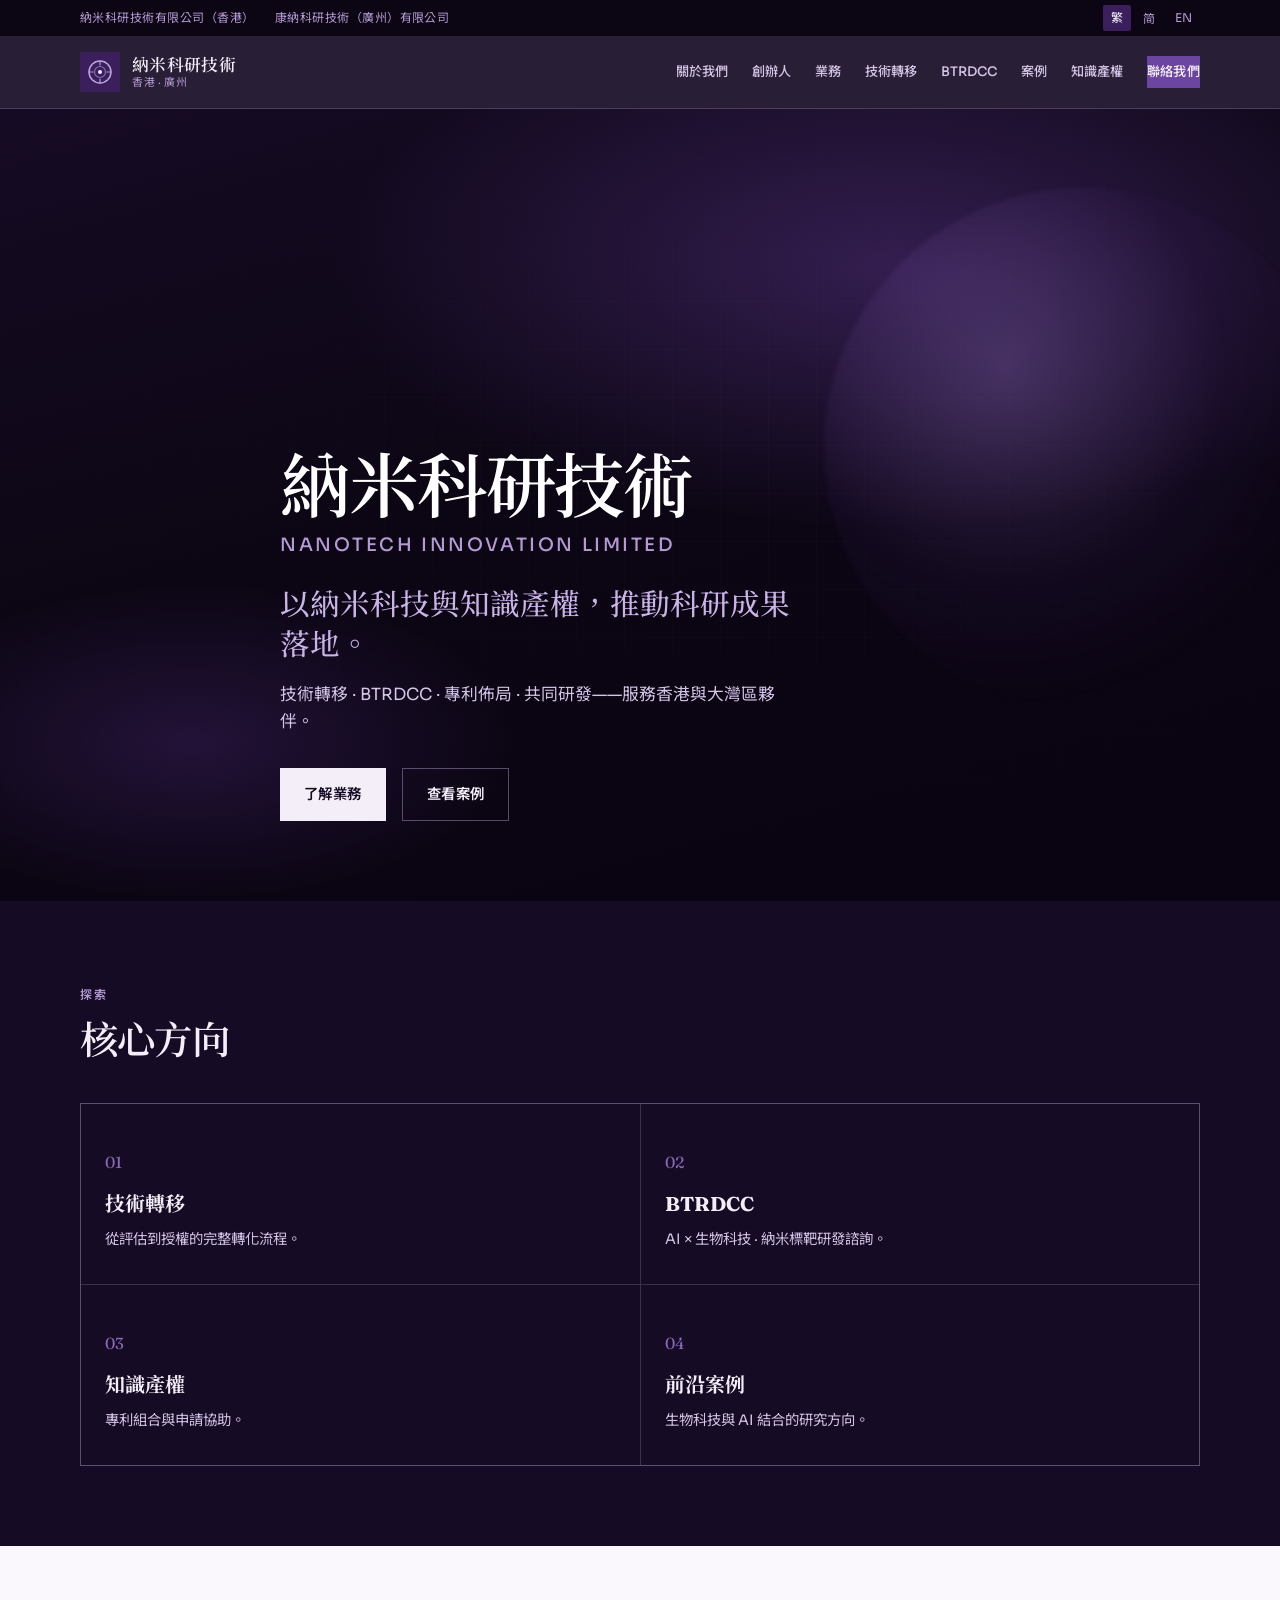
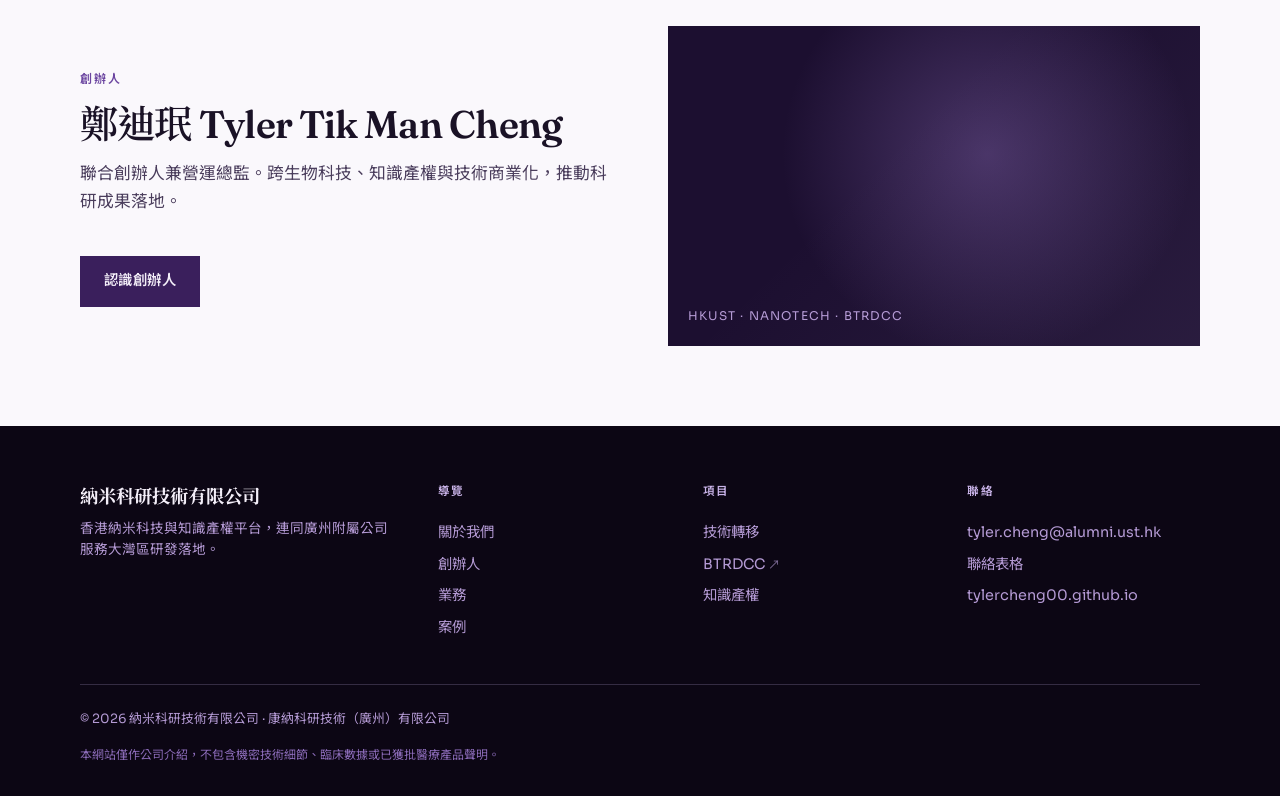
==== nanotech/index.html @ 6fc6f704 "Redesign Nanotech site: more pages, 简中, founder, animations Lean homepage with separate pages for fo" ====
<!DOCTYPE html>
<html lang="zh-Hant">
<head>
  <meta charset="UTF-8" />
  <script>
    (function () {
      try {
        var lang = localStorage.getItem("nanotech-lang");
        if (lang === "en" || lang === "zh-Hant" || lang === "zh-Hans") document.documentElement.lang = lang;
      } catch (e) {}
    })();
  </script>
  <meta name="viewport" content="width=device-width, initial-scale=1" />
  <title>納米科研技術有限公司 · Nanotech Innovation</title>
  <meta name="description" content="納米科研技術有限公司官方網站" />
  <link rel="preconnect" href="https://fonts.googleapis.com" />
  <link rel="preconnect" href="https://fonts.gstatic.com" crossorigin />
  <link href="https://fonts.googleapis.com/css2?family=Fraunces:opsz,wght@9..144,500;9..144,600;9..144,700&family=Noto+Sans+SC:wght@400;500;600;700&family=Noto+Sans+TC:wght@400;500;600;700&family=Noto+Serif+TC:wght@500;600;700&family=Sora:wght@400;500;600;700&display=swap" rel="stylesheet" />
  <link rel="stylesheet" href="css/styles.css" />
  <link rel="icon" href="assets/logo.svg" type="image/svg+xml" />
</head>
<body>
  <div class="topbar">
    <div class="container">
      <div class="topbar-entities">
        <span class="zh-hant">納米科研技術有限公司（香港）</span>
        <span class="zh-hans">纳米科研技术有限公司（香港）</span>
        <span class="en">Nanotech Innovation Limited (Hong Kong)</span>
        <span class="zh-hant">康納科研技術（廣州）有限公司</span>
        <span class="zh-hans">康纳科研技术（广州）有限公司</span>
        <span class="en">Nanotech Innovation (Guangzhou) Limited</span>
      </div>
      <div class="lang-toggle" role="group" aria-label="Language">
        <button type="button" data-lang="zh-Hant" aria-pressed="true">繁</button>
        <button type="button" data-lang="zh-Hans" aria-pressed="false">简</button>
        <button type="button" data-lang="en" aria-pressed="false">EN</button>
      </div>
    </div>
  </div>

  <header class="site-header">
    <div class="container nav">
      <a class="logo" href="index.html">
        <img class="logo-mark" src="assets/logo.svg" alt="" width="40" height="40" />
        <span class="logo-text">
          <strong class="zh-hant">納米科研技術</strong>
          <strong class="zh-hans">纳米科研技术</strong>
          <strong class="en">Nanotech Innovation</strong>
          <small class="zh-hant">香港 · 廣州</small>
          <small class="zh-hans">香港 · 广州</small>
          <small class="en">Hong Kong · Guangzhou</small>
        </span>
      </a>
      <button class="nav-toggle" type="button" aria-expanded="false" aria-label="Menu"><span></span></button>
      <nav class="nav-links" aria-label="Primary">
        <a href="about.html"><span class="zh-hant">關於我們</span><span class="zh-hans">关于我们</span><span class="en">About</span></a>
        <a href="founder.html"><span class="zh-hant">創辦人</span><span class="zh-hans">创办人</span><span class="en">Founder</span></a>
        <a href="services.html"><span class="zh-hant">業務</span><span class="zh-hans">业务</span><span class="en">Services</span></a>
        <a href="technology-transfer.html"><span class="zh-hant">技術轉移</span><span class="zh-hans">技术转移</span><span class="en">Tech transfer</span></a>
        <a href="btrdcc.html">BTRDCC</a>
        <a href="case-study.html"><span class="zh-hant">案例</span><span class="zh-hans">案例</span><span class="en">Case study</span></a>
        <a href="patents.html"><span class="zh-hant">知識產權</span><span class="zh-hans">知识产权</span><span class="en">IP</span></a>
        <a class="nav-cta" href="contact.html"><span class="zh-hant">聯絡我們</span><span class="zh-hans">联系我们</span><span class="en">Contact</span></a>
      </nav>
    </div>
  </header>

  <main>

    <section class="hero">
      <div class="hero-bg" aria-hidden="true"></div>
      <div class="hero-pattern" aria-hidden="true"></div>
      <div class="hero-orb" aria-hidden="true"></div>
      <div class="container hero-content">
        <h1 class="hero-brand zh-hant">納米科研技術</h1>
        <h1 class="hero-brand zh-hans">纳米科研技术</h1>
        <h1 class="hero-brand en">Nanotech Innovation</h1>
        <span class="hero-brand-en zh-hant">Nanotech Innovation Limited</span>
        <span class="hero-brand-en zh-hans">Nanotech Innovation Limited</span>
        <span class="hero-brand-en en">納米科研技術有限公司</span>
        <p class="hero-headline zh-hant">以納米科技與知識產權，推動科研成果落地。</p>
        <p class="hero-headline zh-hans">以纳米科技与知识产权，推动科研成果落地。</p>
        <p class="hero-headline en">Advancing research into real-world technology through nanotech and IP.</p>
        <p class="hero-lead zh-hant">技術轉移 · BTRDCC · 專利佈局 · 共同研發——服務香港與大灣區夥伴。</p>
        <p class="hero-lead zh-hans">技术转移 · BTRDCC · 专利布局 · 共同研发——服务香港与大湾区伙伴。</p>
        <p class="hero-lead en">Technology transfer, BTRDCC, patent strategy and co-development for Hong Kong and Greater Bay Area partners.</p>
        <div class="hero-actions">
          <a class="btn btn-primary" href="services.html"><span class="zh-hant">了解業務</span><span class="zh-hans">了解业务</span><span class="en">Our services</span></a>
          <a class="btn btn-ghost" href="case-study.html"><span class="zh-hant">查看案例</span><span class="zh-hans">查看案例</span><span class="en">Case study</span></a>
        </div>
      </div>
    </section>

    <section class="section section-dark">
      <div class="container">
        <div class="section-head reveal">
          <span class="section-label"><span class="zh-hant">探索</span><span class="zh-hans">探索</span><span class="en">Explore</span></span>
          <h2 class="section-title zh-hant">核心方向</h2>
          <h2 class="section-title zh-hans">核心方向</h2>
          <h2 class="section-title en">Core directions</h2>
        </div>
        <div class="home-grid reveal">
          <a class="home-tile" href="technology-transfer.html">
            <div class="tile-num">01</div>
            <h3><span class="zh-hant">技術轉移</span><span class="zh-hans">技术转移</span><span class="en">Technology transfer</span></h3>
            <p class="zh-hant">從評估到授權的完整轉化流程。</p>
            <p class="zh-hans">从评估到授权的完整转化流程。</p>
            <p class="en">From assessment to licensing.</p>
          </a>
          <a class="home-tile" href="btrdcc.html">
            <div class="tile-num">02</div>
            <h3>BTRDCC</h3>
            <p class="zh-hant">AI × 生物科技 · 納米標靶研發諮詢。</p>
            <p class="zh-hans">AI × 生物科技 · 纳米靶向研发咨询。</p>
            <p class="en">AI × biotech · nano-targeting consultation.</p>
          </a>
          <a class="home-tile" href="patents.html">
            <div class="tile-num">03</div>
            <h3><span class="zh-hant">知識產權</span><span class="zh-hans">知识产权</span><span class="en">Intellectual property</span></h3>
            <p class="zh-hant">專利組合與申請協助。</p>
            <p class="zh-hans">专利组合与申请协助。</p>
            <p class="en">Portfolio and filing support.</p>
          </a>
          <a class="home-tile" href="case-study.html">
            <div class="tile-num">04</div>
            <h3><span class="zh-hant">前沿案例</span><span class="zh-hans">前沿案例</span><span class="en">Frontier case</span></h3>
            <p class="zh-hant">生物科技與 AI 結合的研究方向。</p>
            <p class="zh-hans">生物科技与 AI 结合的研究方向。</p>
            <p class="en">Where biotech meets AI.</p>
          </a>
        </div>
      </div>
    </section>

    <section class="section">
      <div class="container split">
        <div class="reveal">
          <span class="section-label"><span class="zh-hant">創辦人</span><span class="zh-hans">创办人</span><span class="en">Founder</span></span>
          <h2 class="section-title zh-hant">鄭迪珉 Tyler Tik Man Cheng</h2>
          <h2 class="section-title zh-hans">郑迪珉 Tyler Tik Man Cheng</h2>
          <h2 class="section-title en">鄭迪珉 Tyler Tik Man Cheng</h2>
          <p class="section-lead zh-hant">聯合創辦人兼營運總監。跨生物科技、知識產權與技術商業化，推動科研成果落地。</p>
          <p class="section-lead zh-hans">联合创办人兼运营总监。跨生物科技、知识产权与技术商业化，推动科研成果落地。</p>
          <p class="section-lead en">Co-founder &amp; COO. Working across biotech, IP and technology commercialisation.</p>
          <a class="btn btn-dark" href="founder.html"><span class="zh-hant">認識創辦人</span><span class="zh-hans">认识创办人</span><span class="en">Meet the founder</span></a>
        </div>
        <div class="split-visual reveal" aria-hidden="true">
          <span class="visual-label">HKUST · Nanotech · BTRDCC</span>
        </div>
      </div>
    </section>

  </main>

  <footer class="site-footer">
    <div class="container">
      <div class="footer-grid">
        <div class="footer-brand">
          <strong class="zh-hant">納米科研技術有限公司</strong>
          <strong class="zh-hans">纳米科研技术有限公司</strong>
          <strong class="en">Nanotech Innovation Limited</strong>
          <p class="zh-hant">香港納米科技與知識產權平台，連同廣州附屬公司服務大灣區研發落地。</p>
          <p class="zh-hans">香港纳米科技与知识产权平台，连同广州附属公司服务大湾区研发落地。</p>
          <p class="en">A Hong Kong nanotech and IP platform, with our Guangzhou affiliate supporting Greater Bay Area R&amp;D.</p>
        </div>
        <div class="footer-col">
          <h4><span class="zh-hant">導覽</span><span class="zh-hans">导览</span><span class="en">Explore</span></h4>
          <a href="about.html"><span class="zh-hant">關於我們</span><span class="zh-hans">关于我们</span><span class="en">About</span></a>
          <a href="founder.html"><span class="zh-hant">創辦人</span><span class="zh-hans">创办人</span><span class="en">Founder</span></a>
          <a href="services.html"><span class="zh-hant">業務</span><span class="zh-hans">业务</span><span class="en">Services</span></a>
          <a href="case-study.html"><span class="zh-hant">案例</span><span class="zh-hans">案例</span><span class="en">Case study</span></a>
        </div>
        <div class="footer-col">
          <h4><span class="zh-hant">項目</span><span class="zh-hans">项目</span><span class="en">Projects</span></h4>
          <a href="technology-transfer.html"><span class="zh-hant">技術轉移</span><span class="zh-hans">技术转移</span><span class="en">Tech transfer</span></a>
          <a class="ext-link" href="https://tylercheng00.github.io/biotech-medtech/#btrdcc" target="_blank" rel="noopener noreferrer">BTRDCC</a>
          <a href="patents.html"><span class="zh-hant">知識產權</span><span class="zh-hans">知识产权</span><span class="en">IP</span></a>
        </div>
        <div class="footer-col">
          <h4><span class="zh-hant">聯絡</span><span class="zh-hans">联络</span><span class="en">Contact</span></h4>
          <a href="mailto:tyler.cheng@alumni.ust.hk">tyler.cheng@alumni.ust.hk</a>
          <a href="contact.html"><span class="zh-hant">聯絡表格</span><span class="zh-hans">联络表格</span><span class="en">Enquiry form</span></a>
          <a href="https://tylercheng00.github.io/" target="_blank" rel="noopener noreferrer">tylercheng00.github.io</a>
        </div>
      </div>
      <div class="footer-bottom">
        <span class="zh-hant">© 2026 納米科研技術有限公司 · 康納科研技術（廣州）有限公司</span>
        <span class="zh-hans">© 2026 纳米科研技术有限公司 · 康纳科研技术（广州）有限公司</span>
        <span class="en">© 2026 Nanotech Innovation Limited · Nanotech Innovation (Guangzhou) Limited</span>
      </div>
      <p class="disclaimer zh-hant">本網站僅作公司介紹，不包含機密技術細節、臨床數據或已獲批醫療產品聲明。</p>
      <p class="disclaimer zh-hans">本网站仅作公司介绍，不包含机密技术细节、临床数据或已获批医疗产品声明。</p>
      <p class="disclaimer en">For company introduction only — no confidential technical details, clinical data, or approved medical product claims.</p>
    </div>
  </footer>
  <script src="js/main.js"></script>
</body>
</html>
---- nanotech/css/styles.css ----
/* Nanotech Innovation Limited — official site
   Theme: deep purple · professional biotech corporate */

:root {
  --purple-950: #0c0614;
  --purple-900: #160b24;
  --purple-850: #1c0f30;
  --purple-800: #26143f;
  --purple-700: #3a1f5c;
  --purple-600: #52307e;
  --purple-500: #6b45a0;
  --purple-400: #8b6bb8;
  --purple-300: #b49ad4;
  --purple-200: #d4c4e8;
  --lilac: #c9b3e8;
  --mist: #f3eef8;
  --paper: #faf8fc;
  --ink: #1a1226;
  --ink-soft: #4a3d5c;
  --line: rgba(201, 179, 232, 0.22);
  --line-strong: rgba(201, 179, 232, 0.4);
  --glow: rgba(107, 69, 160, 0.45);
  --font-display: "Fraunces", "Noto Serif TC", Georgia, serif;
  --font-sans: "Sora", "Noto Sans TC", system-ui, sans-serif;
  --max: 1120px;
  --nav-h: 72px;
  --ease: cubic-bezier(0.22, 1, 0.36, 1);
}

*,
*::before,
*::after {
  box-sizing: border-box;
  margin: 0;
  padding: 0;
}

html {
  scroll-behavior: smooth;
  scroll-padding-top: calc(var(--nav-h) + 36px + 1rem);
}

body {
  font-family: var(--font-sans);
  color: var(--ink);
  background: var(--paper);
  line-height: 1.65;
  font-size: 16px;
  -webkit-font-smoothing: antialiased;
  overflow-x: hidden;
}

img {
  max-width: 100%;
  display: block;
}

a {
  color: inherit;
  text-decoration: none;
}

ul {
  list-style: none;
}

button {
  font: inherit;
  border: none;
  background: none;
  cursor: pointer;
}

.container {
  width: min(100% - 2.5rem, var(--max));
  margin-inline: auto;
}

/* —— Language (繁 / 简 / EN) ——
   Hide inactive locales only; keep natural display for the active one. */
html[lang="zh-Hant"] .zh-hans,
html[lang="zh-Hant"] .en,
html[lang="zh-Hans"] .zh-hant,
html[lang="zh-Hans"] .en,
html[lang="en"] .zh-hant,
html[lang="en"] .zh-hans {
  display: none !important;
}

/* Back-compat: legacy .zh treated as Traditional */
html[lang="zh-Hans"] .zh:not(.zh-hans):not(.zh-hant),
html[lang="en"] .zh:not(.zh-hans):not(.zh-hant) {
  display: none !important;
}

/* —— Top bar —— */
.topbar {
  background: var(--purple-950);
  color: var(--purple-300);
  font-size: 0.75rem;
  letter-spacing: 0.04em;
}

.topbar .container {
  display: flex;
  justify-content: space-between;
  align-items: center;
  min-height: 36px;
  gap: 1rem;
}

.topbar-entities {
  display: flex;
  flex-wrap: wrap;
  gap: 0.35rem 1.25rem;
}

.lang-toggle {
  display: flex;
  gap: 0.25rem;
  color: var(--purple-300);
}

.lang-toggle button {
  color: var(--purple-300);
  padding: 0.2rem 0.5rem;
  border-radius: 2px;
  transition: color 0.2s, background 0.2s;
}

.lang-toggle button[aria-pressed="true"] {
  color: var(--mist);
  background: var(--purple-700);
}

/* —— Nav —— */
.site-header {
  position: sticky;
  top: 0;
  z-index: 100;
  background: rgba(22, 11, 36, 0.92);
  backdrop-filter: blur(14px);
  border-bottom: 1px solid var(--line);
  transition: background 0.3s var(--ease);
}

.site-header.is-scrolled {
  background: rgba(12, 6, 20, 0.96);
}

.nav {
  display: flex;
  align-items: center;
  justify-content: space-between;
  min-height: var(--nav-h);
  gap: 1.5rem;
}

.logo {
  display: flex;
  align-items: center;
  gap: 0.75rem;
  color: var(--mist);
  flex-shrink: 0;
}

.logo-mark {
  width: 40px;
  height: 40px;
  flex-shrink: 0;
}

.logo-text {
  display: flex;
  flex-direction: column;
  line-height: 1.2;
}

.logo-text strong {
  font-family: var(--font-display);
  font-weight: 600;
  font-size: 1.05rem;
  letter-spacing: 0.02em;
}

.logo-text small {
  font-size: 0.68rem;
  color: var(--purple-300);
  font-weight: 400;
  letter-spacing: 0.06em;
  text-transform: uppercase;
}

.nav-links {
  display: flex;
  align-items: center;
  gap: 0.15rem 1.5rem;
}

.nav-links a {
  color: var(--purple-200);
  font-size: 0.9rem;
  font-weight: 500;
  padding: 0.35rem 0;
  position: relative;
  transition: color 0.2s;
}

.nav-links a::after {
  content: "";
  position: absolute;
  left: 0;
  bottom: 0;
  width: 0;
  height: 1px;
  background: var(--lilac);
  transition: width 0.3s var(--ease);
}

.nav-links a:hover,
.nav-links a[aria-current="page"] {
  color: var(--mist);
}

.nav-links a:hover::after,
.nav-links a[aria-current="page"]::after {
  width: 100%;
}

.nav-cta {
  display: inline-flex;
  align-items: center;
  padding: 0.55rem 1.15rem;
  background: var(--purple-500);
  color: var(--mist) !important;
  font-size: 0.85rem;
  font-weight: 600;
  letter-spacing: 0.02em;
  transition: background 0.25s, transform 0.25s var(--ease);
}

.nav-cta::after {
  display: none !important;
}

.nav-cta:hover {
  background: var(--purple-400);
  transform: translateY(-1px);
}

.nav-toggle {
  display: none;
  width: 44px;
  height: 44px;
  place-items: center;
  color: var(--mist);
}

.nav-toggle span {
  display: block;
  width: 22px;
  height: 2px;
  background: currentColor;
  position: relative;
}

.nav-toggle span::before,
.nav-toggle span::after {
  content: "";
  position: absolute;
  left: 0;
  width: 22px;
  height: 2px;
  background: currentColor;
}

.nav-toggle span::before {
  top: -7px;
}

.nav-toggle span::after {
  top: 7px;
}

/* —— Hero —— */
.hero {
  position: relative;
  min-height: calc(100vh - var(--nav-h) - 36px);
  display: flex;
  align-items: flex-end;
  background: var(--purple-950);
  color: var(--mist);
  overflow: hidden;
  padding: 4rem 0 5rem;
}

.hero-bg {
  position: absolute;
  inset: 0;
  background:
    radial-gradient(ellipse 80% 60% at 70% 20%, rgba(82, 48, 126, 0.55), transparent 55%),
    radial-gradient(ellipse 50% 40% at 15% 80%, rgba(58, 31, 92, 0.5), transparent 50%),
    linear-gradient(165deg, var(--purple-900) 0%, var(--purple-950) 45%, #0a0412 100%);
}

.hero-pattern {
  position: absolute;
  inset: 0;
  opacity: 0.35;
  background-image:
    linear-gradient(rgba(201, 179, 232, 0.06) 1px, transparent 1px),
    linear-gradient(90deg, rgba(201, 179, 232, 0.06) 1px, transparent 1px);
  background-size: 48px 48px;
  mask-image: radial-gradient(ellipse 70% 60% at 60% 40%, black, transparent);
  animation: grid-drift 28s linear infinite;
}

@keyframes grid-drift {
  from {
    transform: translate(0, 0);
  }
  to {
    transform: translate(48px, 48px);
  }
}

.hero-orb {
  position: absolute;
  width: min(52vw, 520px);
  height: min(52vw, 520px);
  right: -5%;
  top: 10%;
  border-radius: 50%;
  background: radial-gradient(circle at 35% 35%, rgba(139, 107, 184, 0.35), rgba(58, 31, 92, 0.15) 45%, transparent 70%);
  filter: blur(2px);
  animation: orb-breathe 8s ease-in-out infinite;
}

@keyframes orb-breathe {
  0%,
  100% {
    transform: scale(1) translate(0, 0);
    opacity: 0.9;
  }
  50% {
    transform: scale(1.06) translate(-2%, 3%);
    opacity: 1;
  }
}

.hero-content {
  position: relative;
  z-index: 1;
  max-width: 720px;
  animation: hero-rise 1s var(--ease) both;
}

@keyframes hero-rise {
  from {
    opacity: 0;
    transform: translateY(28px);
  }
  to {
    opacity: 1;
    transform: translateY(0);
  }
}

.hero-brand {
  font-family: var(--font-display);
  font-size: clamp(2.6rem, 7vw, 4.4rem);
  font-weight: 600;
  line-height: 1.08;
  letter-spacing: -0.02em;
  margin-bottom: 0.35rem;
  color: #fff;
}

.hero-brand-en {
  display: block;
  font-family: var(--font-sans);
  font-size: clamp(0.95rem, 2vw, 1.15rem);
  font-weight: 500;
  letter-spacing: 0.14em;
  text-transform: uppercase;
  color: var(--purple-300);
  margin-bottom: 1.5rem;
}

.hero-headline {
  font-family: var(--font-display);
  font-size: clamp(1.35rem, 3vw, 1.85rem);
  font-weight: 500;
  line-height: 1.35;
  color: var(--lilac);
  margin-bottom: 1rem;
  max-width: 28ch;
}

.hero-lead {
  font-size: 1.05rem;
  color: var(--purple-200);
  max-width: 42ch;
  margin-bottom: 2rem;
}

.hero-actions {
  display: flex;
  flex-wrap: wrap;
  gap: 0.75rem 1rem;
}

.btn {
  display: inline-flex;
  align-items: center;
  justify-content: center;
  gap: 0.5rem;
  padding: 0.85rem 1.5rem;
  font-size: 0.9rem;
  font-weight: 600;
  letter-spacing: 0.03em;
  transition: background 0.25s, color 0.25s, border-color 0.25s, transform 0.25s var(--ease);
}

.btn-primary {
  background: var(--mist);
  color: var(--purple-900);
}

.btn-primary:hover {
  background: #fff;
  transform: translateY(-2px);
}

.btn-ghost {
  border: 1px solid var(--line-strong);
  color: var(--mist);
}

.btn-ghost:hover {
  border-color: var(--lilac);
  background: rgba(201, 179, 232, 0.08);
  transform: translateY(-2px);
}

.btn-dark {
  background: var(--purple-700);
  color: var(--mist);
}

.btn-dark:hover {
  background: var(--purple-600);
  transform: translateY(-2px);
}

/* —— Section primitives —— */
.section {
  padding: 5rem 0;
}

.section-dark {
  background: var(--purple-900);
  color: var(--mist);
}

.section-muted {
  background: var(--mist);
}

.section-label {
  display: inline-block;
  font-size: 0.75rem;
  font-weight: 600;
  letter-spacing: 0.16em;
  text-transform: uppercase;
  color: var(--purple-500);
  margin-bottom: 0.75rem;
}

.section-dark .section-label {
  color: var(--purple-300);
}

.section-title {
  font-family: var(--font-display);
  font-size: clamp(1.75rem, 3.5vw, 2.4rem);
  font-weight: 600;
  line-height: 1.2;
  letter-spacing: -0.02em;
  margin-bottom: 0.85rem;
  max-width: 22ch;
}

.section-lead {
  font-size: 1.05rem;
  color: var(--ink-soft);
  max-width: 52ch;
  margin-bottom: 2.5rem;
}

.section-dark .section-lead {
  color: var(--purple-200);
}

.section-head {
  margin-bottom: 2.5rem;
}

/* —— Business pillars (BGI-like area grid) —— */
.pillars {
  display: grid;
  grid-template-columns: repeat(4, 1fr);
  gap: 0;
  border-top: 1px solid var(--line);
  border-bottom: 1px solid var(--line);
}

.pillar {
  padding: 2rem 1.5rem 2.25rem;
  border-right: 1px solid var(--line);
  transition: background 0.35s var(--ease);
  position: relative;
  overflow: hidden;
}

.pillar:last-child {
  border-right: none;
}

.pillar::before {
  content: "";
  position: absolute;
  left: 0;
  top: 0;
  width: 100%;
  height: 3px;
  background: var(--purple-400);
  transform: scaleX(0);
  transform-origin: left;
  transition: transform 0.4s var(--ease);
}

.pillar:hover {
  background: rgba(58, 31, 92, 0.45);
}

.pillar:hover::before {
  transform: scaleX(1);
}

.pillar-num {
  font-family: var(--font-display);
  font-size: 1.5rem;
  color: var(--purple-400);
  margin-bottom: 1rem;
  font-weight: 500;
}

.pillar h3 {
  font-family: var(--font-display);
  font-size: 1.25rem;
  font-weight: 600;
  margin-bottom: 0.65rem;
  line-height: 1.3;
}

.pillar p {
  font-size: 0.92rem;
  color: var(--purple-200);
  line-height: 1.6;
}

.pillar a.more {
  display: inline-block;
  margin-top: 1.25rem;
  font-size: 0.8rem;
  font-weight: 600;
  letter-spacing: 0.06em;
  color: var(--lilac);
  text-transform: uppercase;
}

.pillar a.more:hover {
  color: #fff;
}

/* —— Dual entities —— */
.entities {
  display: grid;
  grid-template-columns: 1fr 1fr;
  gap: 2rem;
}

.entity {
  padding: 2rem 0;
  border-top: 2px solid var(--purple-700);
}

.entity-tag {
  font-size: 0.72rem;
  font-weight: 600;
  letter-spacing: 0.12em;
  text-transform: uppercase;
  color: var(--purple-500);
  margin-bottom: 0.5rem;
}

.entity h3 {
  font-family: var(--font-display);
  font-size: 1.45rem;
  font-weight: 600;
  margin-bottom: 0.25rem;
  line-height: 1.25;
}

.entity .entity-en {
  font-size: 0.85rem;
  color: var(--ink-soft);
  margin-bottom: 1rem;
}

.entity p {
  color: var(--ink-soft);
  font-size: 0.95rem;
}

.entity dl {
  margin-top: 1.25rem;
  display: grid;
  gap: 0.5rem;
}

.entity dt {
  font-size: 0.72rem;
  letter-spacing: 0.1em;
  text-transform: uppercase;
  color: var(--purple-500);
  font-weight: 600;
}

.entity dd {
  font-size: 0.95rem;
  margin-bottom: 0.35rem;
}

/* —— Feature split —— */
.split {
  display: grid;
  grid-template-columns: 1fr 1fr;
  gap: 3.5rem;
  align-items: center;
}

.split-visual {
  position: relative;
  min-height: 320px;
  background: var(--purple-850);
  overflow: hidden;
}

.split-visual::after {
  content: "";
  position: absolute;
  inset: 0;
  background:
    radial-gradient(circle at 60% 40%, rgba(139, 107, 184, 0.4), transparent 55%),
    linear-gradient(135deg, transparent 40%, rgba(201, 179, 232, 0.08));
}

.split-visual .visual-label {
  position: absolute;
  bottom: 1.25rem;
  left: 1.25rem;
  z-index: 1;
  font-size: 0.75rem;
  letter-spacing: 0.1em;
  text-transform: uppercase;
  color: var(--purple-300);
}

.chain {
  display: grid;
  grid-template-columns: repeat(4, 1fr);
  gap: 0.75rem;
  margin-top: 1.5rem;
}

.chain-step {
  padding: 1rem 0.75rem;
  border-top: 2px solid var(--purple-500);
  background: rgba(246, 242, 250, 0.6);
}

.chain-step strong {
  display: block;
  font-size: 0.8rem;
  letter-spacing: 0.08em;
  text-transform: uppercase;
  color: var(--purple-600);
  margin-bottom: 0.25rem;
}

.chain-step span {
  font-size: 0.9rem;
  font-weight: 500;
}

/* —— Patent list —— */
.patent-groups {
  display: grid;
  gap: 2.5rem;
}

.patent-group h3 {
  font-family: var(--font-display);
  font-size: 1.35rem;
  margin-bottom: 0.35rem;
}

.patent-meta {
  font-size: 0.85rem;
  color: var(--ink-soft);
  margin-bottom: 1.25rem;
}

.patent-list {
  display: grid;
  gap: 0;
  border-top: 1px solid rgba(58, 31, 92, 0.15);
}

.patent-item {
  display: grid;
  grid-template-columns: auto 1fr auto;
  gap: 1rem 1.5rem;
  align-items: baseline;
  padding: 1.15rem 0;
  border-bottom: 1px solid rgba(58, 31, 92, 0.15);
}

.patent-status {
  font-size: 0.7rem;
  font-weight: 700;
  letter-spacing: 0.08em;
  text-transform: uppercase;
  color: var(--purple-600);
  padding: 0.25rem 0.55rem;
  border: 1px solid var(--purple-300);
  white-space: nowrap;
}

.patent-status.pending {
  color: var(--ink-soft);
  border-color: rgba(74, 61, 92, 0.3);
}

.patent-item h4 {
  font-size: 1rem;
  font-weight: 600;
  margin-bottom: 0.2rem;
  line-height: 1.4;
}

.patent-item .patent-en {
  font-size: 0.85rem;
  color: var(--ink-soft);
}

.patent-no {
  font-family: ui-monospace, "SF Mono", Menlo, monospace;
  font-size: 0.8rem;
  color: var(--purple-600);
  white-space: nowrap;
}

/* —— News / spotlight strip —— */
.spotlight-grid {
  display: grid;
  grid-template-columns: 1.4fr 1fr 1fr;
  gap: 1.25rem;
}

.spotlight {
  display: flex;
  flex-direction: column;
  justify-content: flex-end;
  min-height: 240px;
  padding: 1.5rem;
  background: var(--purple-850);
  color: var(--mist);
  position: relative;
  overflow: hidden;
  transition: transform 0.35s var(--ease);
}

.spotlight:first-child {
  min-height: 320px;
  background:
    radial-gradient(ellipse at 30% 20%, rgba(107, 69, 160, 0.5), transparent 50%),
    var(--purple-800);
}

.spotlight:hover {
  transform: translateY(-4px);
}

.spotlight-tag {
  font-size: 0.7rem;
  letter-spacing: 0.12em;
  text-transform: uppercase;
  color: var(--purple-300);
  margin-bottom: 0.75rem;
}

.spotlight h3 {
  font-family: var(--font-display);
  font-size: 1.2rem;
  font-weight: 600;
  line-height: 1.3;
  margin-bottom: 0.5rem;
}

.spotlight p {
  font-size: 0.88rem;
  color: var(--purple-200);
}

/* —— Page hero (inner) —— */
.page-hero {
  background: var(--purple-900);
  color: var(--mist);
  padding: 4rem 0 3.5rem;
  position: relative;
  overflow: hidden;
}

.page-hero::before {
  content: "";
  position: absolute;
  inset: 0;
  background:
    radial-gradient(ellipse 60% 80% at 90% 50%, rgba(82, 48, 126, 0.4), transparent 55%),
    linear-gradient(rgba(201, 179, 232, 0.04) 1px, transparent 1px);
  background-size: auto, 40px 40px;
  opacity: 0.8;
}

.page-hero .container {
  position: relative;
}

.page-hero h1 {
  font-family: var(--font-display);
  font-size: clamp(2rem, 4vw, 2.8rem);
  font-weight: 600;
  letter-spacing: -0.02em;
  margin-bottom: 0.75rem;
}

.page-hero p {
  color: var(--purple-200);
  max-width: 48ch;
  font-size: 1.05rem;
}

.breadcrumb {
  font-size: 0.8rem;
  color: var(--purple-300);
  margin-bottom: 1.25rem;
}

.breadcrumb a:hover {
  color: var(--mist);
}

/* —— Contact —— */
.contact-grid {
  display: grid;
  grid-template-columns: 1fr 1fr;
  gap: 3rem;
}

.contact-block h3 {
  font-family: var(--font-display);
  font-size: 1.35rem;
  margin-bottom: 1rem;
}

.contact-list {
  display: grid;
  gap: 1.25rem;
}

.contact-list dt {
  font-size: 0.72rem;
  letter-spacing: 0.1em;
  text-transform: uppercase;
  color: var(--purple-500);
  font-weight: 600;
  margin-bottom: 0.25rem;
}

.contact-list dd a {
  color: var(--purple-700);
  font-weight: 500;
}

.contact-list dd a:hover {
  color: var(--purple-500);
  text-decoration: underline;
}

.contact-form {
  display: grid;
  gap: 1rem;
}

.contact-form label {
  display: grid;
  gap: 0.35rem;
  font-size: 0.85rem;
  font-weight: 600;
  color: var(--ink-soft);
}

.contact-form input,
.contact-form textarea,
.contact-form select {
  font: inherit;
  padding: 0.75rem 0.9rem;
  border: 1px solid rgba(58, 31, 92, 0.2);
  background: #fff;
  color: var(--ink);
  transition: border-color 0.2s;
}

.contact-form input:focus,
.contact-form textarea:focus,
.contact-form select:focus {
  outline: none;
  border-color: var(--purple-500);
}

.contact-form textarea {
  min-height: 140px;
  resize: vertical;
}

.form-note {
  font-size: 0.8rem;
  color: var(--ink-soft);
  margin-top: 0.5rem;
}

/* —— Footer —— */
.site-footer {
  background: var(--purple-950);
  color: var(--purple-300);
  padding: 3.5rem 0 2rem;
  font-size: 0.9rem;
}

.footer-grid {
  display: grid;
  grid-template-columns: 1.4fr 1fr 1fr 1fr;
  gap: 2rem;
  margin-bottom: 2.5rem;
}

.footer-brand strong {
  display: block;
  font-family: var(--font-display);
  font-size: 1.15rem;
  color: var(--mist);
  margin-bottom: 0.35rem;
}

.footer-brand p {
  font-size: 0.85rem;
  line-height: 1.55;
  max-width: 32ch;
}

.footer-col h4 {
  font-size: 0.72rem;
  letter-spacing: 0.12em;
  text-transform: uppercase;
  color: var(--lilac);
  margin-bottom: 1rem;
  font-weight: 600;
}

.footer-col a {
  display: block;
  padding: 0.25rem 0;
  transition: color 0.2s;
}

.footer-col a:hover {
  color: var(--mist);
}

.footer-bottom {
  border-top: 1px solid var(--line);
  padding-top: 1.5rem;
  display: flex;
  flex-wrap: wrap;
  justify-content: space-between;
  gap: 0.75rem;
  font-size: 0.8rem;
}

.disclaimer {
  font-size: 0.75rem;
  color: var(--purple-400);
  max-width: 70ch;
  margin-top: 1rem;
  line-height: 1.5;
}

/* —— Reveal animations ——
   Progressive enhancement: only hide when JS marked <html class="js">.
   Without JS (or if main.js aborts early), content stays visible. */
html.js .reveal {
  opacity: 0;
  transform: translateY(24px);
  transition: opacity 0.7s var(--ease), transform 0.7s var(--ease);
}

html.js .reveal.is-visible {
  opacity: 1;
  transform: translateY(0);
}

/* —— Services detail —— */
.service-blocks {
  display: grid;
  gap: 0;
}

.service-block {
  display: grid;
  grid-template-columns: 120px 1fr;
  gap: 2rem;
  padding: 2.5rem 0;
  border-bottom: 1px solid rgba(58, 31, 92, 0.12);
}

.service-block:first-child {
  border-top: 1px solid rgba(58, 31, 92, 0.12);
}

.service-id {
  font-family: var(--font-display);
  font-size: 2rem;
  color: var(--purple-400);
  font-weight: 500;
}

.service-block h2 {
  font-family: var(--font-display);
  font-size: 1.5rem;
  margin-bottom: 0.75rem;
}

.service-block p {
  color: var(--ink-soft);
  max-width: 58ch;
  margin-bottom: 0.75rem;
}

.service-block ul {
  margin-top: 0.75rem;
}

.service-block li {
  position: relative;
  padding-left: 1.1rem;
  color: var(--ink-soft);
  margin-bottom: 0.4rem;
  font-size: 0.95rem;
}

.service-block li::before {
  content: "";
  position: absolute;
  left: 0;
  top: 0.55em;
  width: 6px;
  height: 6px;
  background: var(--purple-500);
}

/* —— Timeline —— */
.timeline {
  display: grid;
  gap: 0;
  border-left: 2px solid var(--purple-200);
  padding-left: 1.5rem;
  margin-top: 1.5rem;
}

.timeline-item {
  position: relative;
  padding-bottom: 1.75rem;
}

.timeline-item::before {
  content: "";
  position: absolute;
  left: -1.5rem;
  top: 0.35rem;
  width: 10px;
  height: 10px;
  background: var(--purple-600);
  border-radius: 50%;
  transform: translateX(-55%);
}

.timeline-item strong {
  display: block;
  font-size: 0.85rem;
  color: var(--purple-600);
  margin-bottom: 0.25rem;
}

/* —— Responsive —— */
@media (max-width: 960px) {
  .pillars {
    grid-template-columns: 1fr 1fr;
  }

  .pillar:nth-child(2) {
    border-right: none;
  }

  .pillar:nth-child(1),
  .pillar:nth-child(2) {
    border-bottom: 1px solid var(--line);
  }

  .entities,
  .split,
  .contact-grid {
    grid-template-columns: 1fr;
  }

  .spotlight-grid {
    grid-template-columns: 1fr;
  }

  .footer-grid {
    grid-template-columns: 1fr 1fr;
  }

  .patent-item {
    grid-template-columns: auto 1fr;
  }

  .patent-no {
    grid-column: 2;
  }

  .chain {
    grid-template-columns: 1fr 1fr;
  }
}

@media (max-width: 720px) {
  .nav-toggle {
    display: grid;
  }

  .nav-links {
    display: none;
    position: absolute;
    top: 100%;
    left: 0;
    right: 0;
    flex-direction: column;
    align-items: stretch;
    background: var(--purple-950);
    padding: 1rem 1.25rem 1.5rem;
    border-bottom: 1px solid var(--line);
    gap: 0;
  }

  .nav-links.is-open {
    display: flex;
  }

  .nav-links a {
    padding: 0.85rem 0;
    border-bottom: 1px solid var(--line);
  }

  .nav-cta {
    margin-top: 0.75rem;
    justify-content: center;
  }

  .pillars {
    grid-template-columns: 1fr;
  }

  .pillar {
    border-right: none;
    border-bottom: 1px solid var(--line);
  }

  .pillar:last-child {
    border-bottom: none;
  }

  .service-block {
    grid-template-columns: 1fr;
    gap: 0.5rem;
  }

  .footer-grid {
    grid-template-columns: 1fr;
  }

  .hero {
    align-items: center;
    padding: 3.5rem 0 4rem;
  }

  .topbar-entities {
    display: none;
  }
}


/* —— Redesign additions —— */
.lang-toggle button[data-lang="zh-Hans"] {
  font-family: "Noto Sans SC", "Noto Sans TC", sans-serif;
}

.nav-links {
  flex-wrap: wrap;
  justify-content: flex-end;
}

.nav-links a {
  font-size: 0.82rem;
}

.home-grid {
  display: grid;
  grid-template-columns: repeat(2, 1fr);
  gap: 1px;
  background: var(--line);
  border: 1px solid var(--line);
}

.home-tile {
  background: var(--purple-900);
  padding: 2rem 1.5rem;
  transition: background 0.35s var(--ease), transform 0.35s var(--ease);
  min-height: 180px;
  display: flex;
  flex-direction: column;
  justify-content: flex-end;
}

.home-tile:hover {
  background: var(--purple-800);
  transform: translateY(-2px);
}

.home-tile .tile-num {
  font-family: var(--font-display);
  color: var(--purple-400);
  margin-bottom: 0.75rem;
}

.home-tile h3 {
  font-family: var(--font-display);
  font-size: 1.25rem;
  margin-bottom: 0.5rem;
}

.home-tile p {
  color: var(--purple-200);
  font-size: 0.9rem;
}

.founder-card {
  display: grid;
  grid-template-columns: 160px 1fr;
  gap: 2rem;
  align-items: start;
  padding: 2rem 0;
  border-top: 2px solid var(--purple-700);
}

.founder-mark {
  width: 140px;
  height: 140px;
  border-radius: 50%;
  background:
    radial-gradient(circle at 35% 30%, rgba(201,179,232,0.45), transparent 50%),
    linear-gradient(145deg, var(--purple-700), var(--purple-950));
  display: grid;
  place-items: center;
  color: var(--mist);
  font-family: var(--font-display);
  font-size: 2.4rem;
  letter-spacing: 0.02em;
}

.founder-card h2 {
  font-family: var(--font-display);
  font-size: clamp(1.5rem, 3vw, 2rem);
  margin-bottom: 0.35rem;
}

.founder-role {
  color: var(--purple-500);
  font-size: 0.9rem;
  font-weight: 600;
  letter-spacing: 0.04em;
  margin-bottom: 1rem;
}

.founder-links {
  display: flex;
  flex-wrap: wrap;
  gap: 0.75rem 1.25rem;
  margin-top: 1.25rem;
}

.founder-links a {
  color: var(--purple-600);
  font-weight: 600;
  font-size: 0.9rem;
}

.founder-links a:hover {
  color: var(--purple-500);
  text-decoration: underline;
}

/* Tech transfer flow */
.flow-track {
  display: grid;
  grid-template-columns: repeat(5, 1fr);
  gap: 0.75rem;
  position: relative;
  margin-top: 2rem;
}

.flow-step {
  position: relative;
  padding: 1.25rem 1rem 1.35rem;
  background: var(--mist);
  border-top: 3px solid var(--purple-200);
  opacity: 0.35;
  transform: translateY(18px);
  transition: opacity 0.5s var(--ease), transform 0.5s var(--ease), border-color 0.5s;
}

.flow-step.is-on {
  opacity: 1;
  transform: translateY(0);
  border-top-color: var(--purple-500);
}

.flow-step .n {
  font-family: var(--font-display);
  font-size: 1.35rem;
  color: var(--purple-500);
  display: block;
  margin-bottom: 0.4rem;
}

.flow-step h3 {
  font-size: 1rem;
  margin-bottom: 0.35rem;
  line-height: 1.3;
}

.flow-step p {
  font-size: 0.85rem;
  color: var(--ink-soft);
}

.section-dark .flow-step {
  background: rgba(246, 242, 250, 0.06);
  color: var(--mist);
}

.section-dark .flow-step p {
  color: var(--purple-200);
}

/* Case study canvas */
.case-stage {
  position: relative;
  background: var(--purple-950);
  min-height: 360px;
  overflow: hidden;
}

#targeting-canvas {
  width: 100%;
  height: 360px;
  display: block;
}

.case-stage-controls {
  position: absolute;
  left: 1rem;
  bottom: 1rem;
  z-index: 2;
  display: flex;
  gap: 0.75rem;
  align-items: center;
}

.case-legend {
  display: flex;
  gap: 1rem;
  font-size: 0.75rem;
  color: var(--purple-200);
}

.case-legend span::before {
  content: "";
  display: inline-block;
  width: 8px;
  height: 8px;
  border-radius: 50%;
  margin-right: 0.35rem;
  vertical-align: middle;
}

.case-legend .tumour::before { background: #c45c8a; }
.case-legend .healthy::before { background: #6b8cae; }
.case-legend .nano::before { background: #e8d7ff; }

.ext-link::after {
  content: " ↗";
  font-size: 0.85em;
  opacity: 0.7;
}

.stat-row {
  display: grid;
  grid-template-columns: repeat(3, 1fr);
  gap: 1.5rem;
  margin-top: 2rem;
}

.stat-row strong {
  display: block;
  font-family: var(--font-display);
  font-size: 2rem;
  color: var(--purple-600);
  line-height: 1.1;
}

.stat-row span {
  font-size: 0.85rem;
  color: var(--ink-soft);
}

.section-dark .stat-row strong { color: var(--lilac); }
.section-dark .stat-row span { color: var(--purple-200); }

.patent-summary {
  display: grid;
  grid-template-columns: 1fr 1fr;
  gap: 2rem;
}

.patent-summary article {
  padding: 1.5rem 0;
  border-top: 2px solid var(--purple-600);
}

.patent-summary h3 {
  font-family: var(--font-display);
  font-size: 1.25rem;
  margin-bottom: 0.5rem;
}

.patent-summary p {
  color: var(--ink-soft);
  font-size: 0.95rem;
}

@media (max-width: 960px) {
  .home-grid,
  .flow-track,
  .patent-summary,
  .stat-row {
    grid-template-columns: 1fr 1fr;
  }
  .flow-track {
    grid-template-columns: 1fr 1fr;
  }
  .founder-card {
    grid-template-columns: 1fr;
  }
}

@media (max-width: 720px) {
  .home-grid,
  .flow-track,
  .patent-summary,
  .stat-row {
    grid-template-columns: 1fr;
  }
}
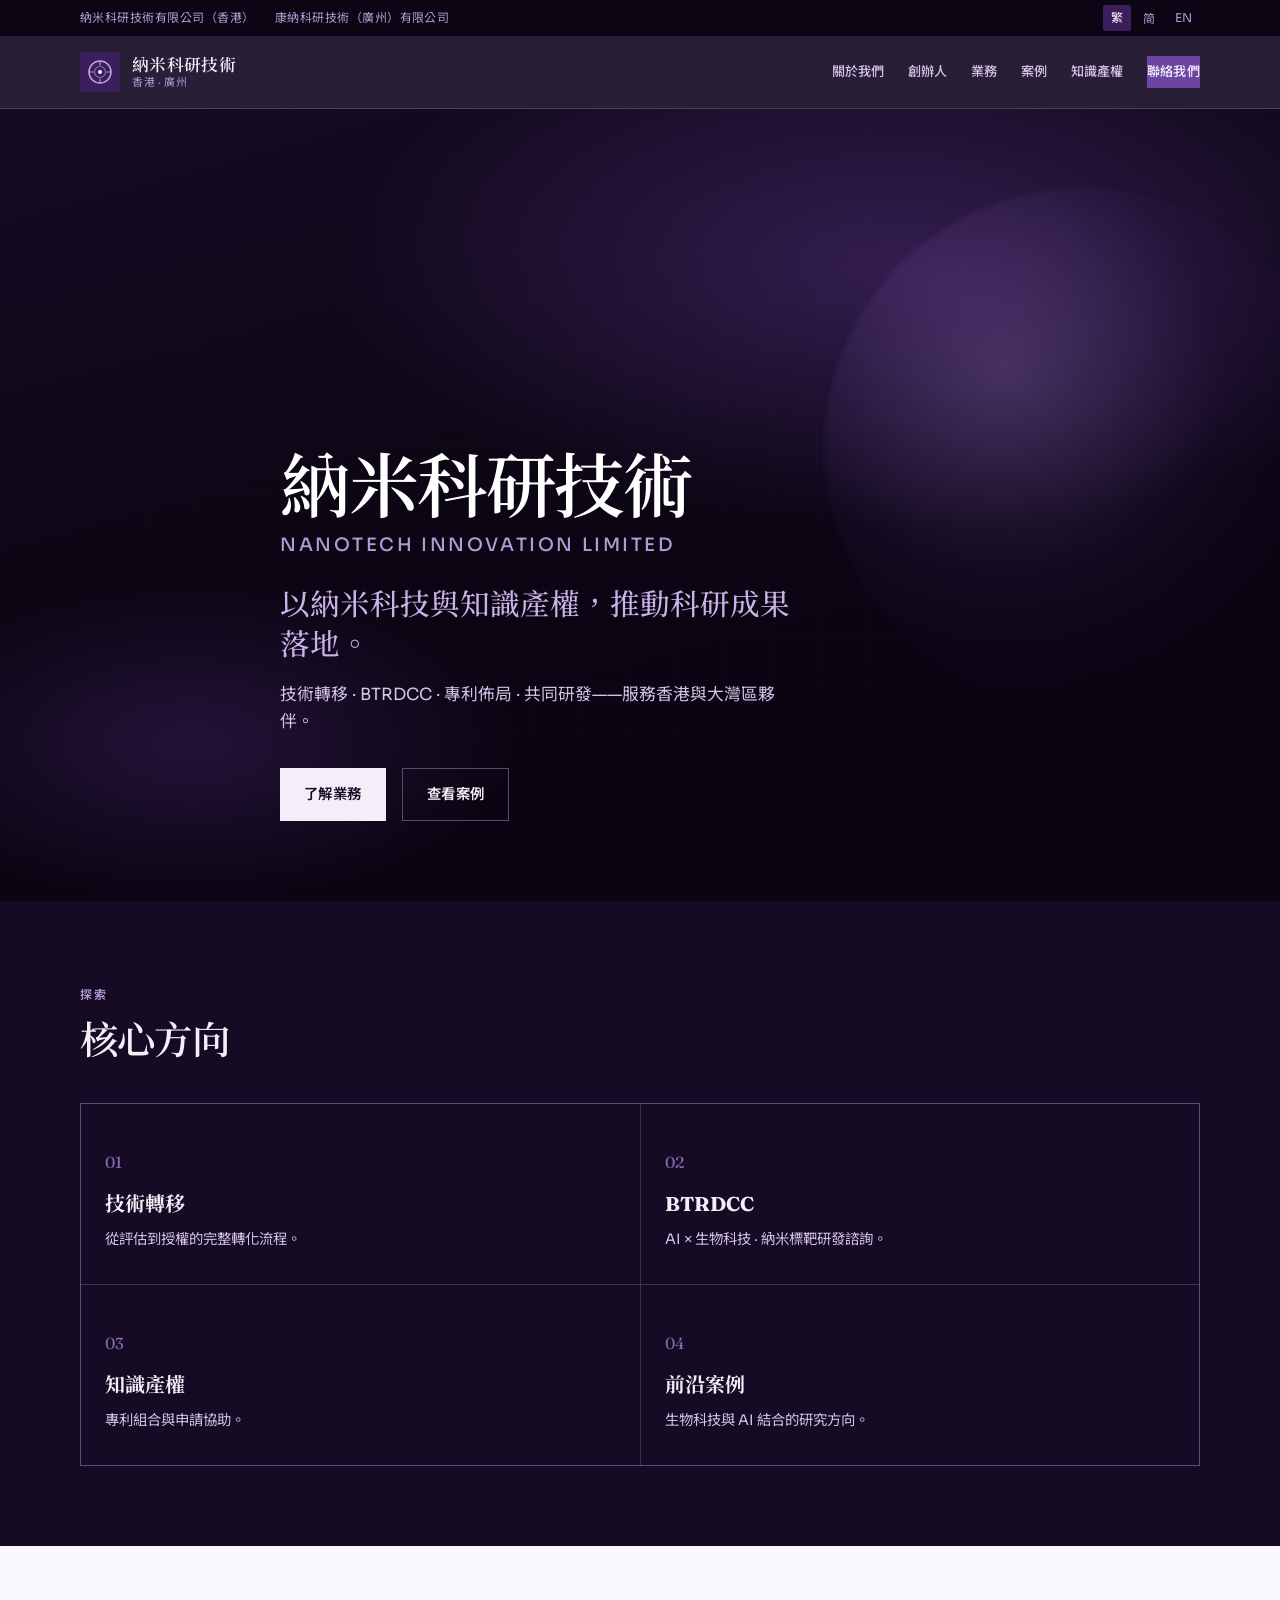
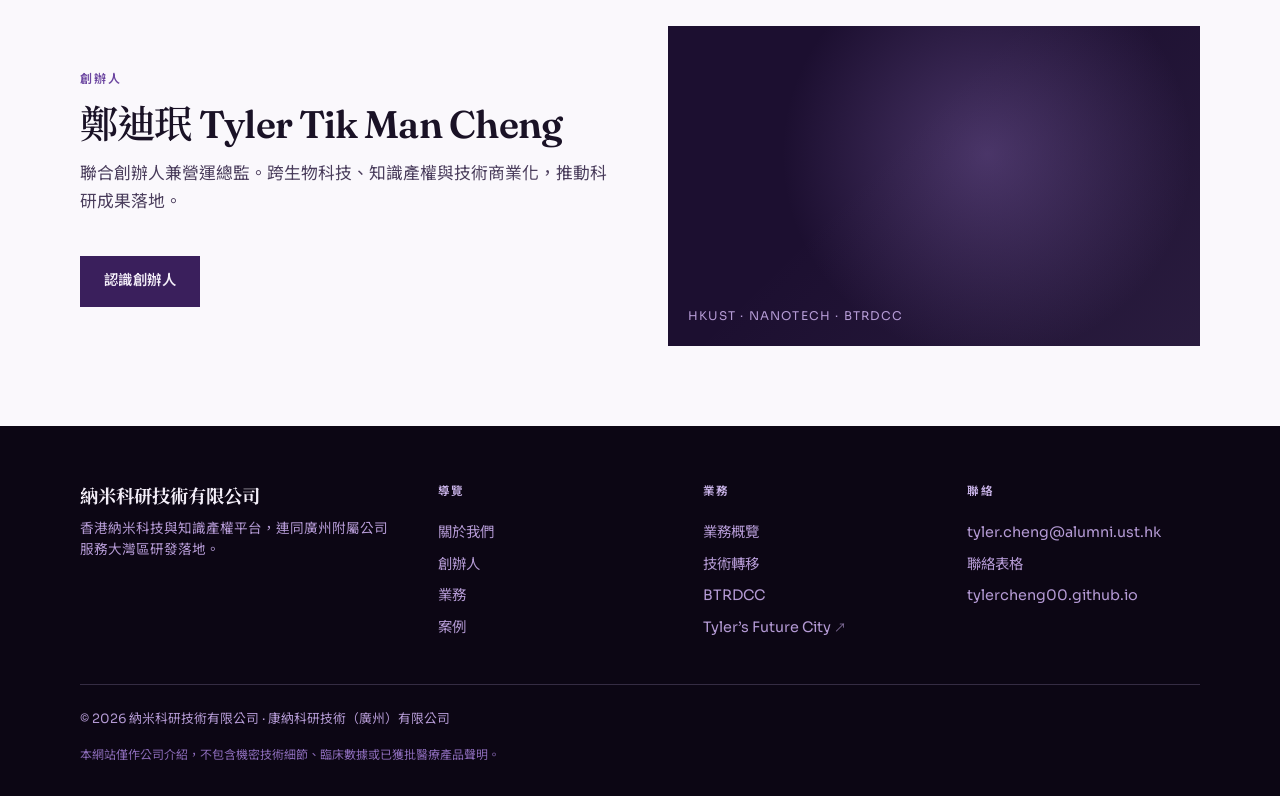
==== commit c6065008: "Slim nav, founder portrait, Future City link, case medical terms - Main nav: About, Founder, Service" ====
--- a/nanotech/index.html
+++ b/nanotech/index.html
@@ -56,8 +56,6 @@
         <a href="about.html"><span class="zh-hant">關於我們</span><span class="zh-hans">关于我们</span><span class="en">About</span></a>
         <a href="founder.html"><span class="zh-hant">創辦人</span><span class="zh-hans">创办人</span><span class="en">Founder</span></a>
         <a href="services.html"><span class="zh-hant">業務</span><span class="zh-hans">业务</span><span class="en">Services</span></a>
-        <a href="technology-transfer.html"><span class="zh-hant">技術轉移</span><span class="zh-hans">技术转移</span><span class="en">Tech transfer</span></a>
-        <a href="btrdcc.html">BTRDCC</a>
         <a href="case-study.html"><span class="zh-hant">案例</span><span class="zh-hans">案例</span><span class="en">Case study</span></a>
         <a href="patents.html"><span class="zh-hant">知識產權</span><span class="zh-hans">知识产权</span><span class="en">IP</span></a>
         <a class="nav-cta" href="contact.html"><span class="zh-hant">聯絡我們</span><span class="zh-hans">联系我们</span><span class="en">Contact</span></a>
@@ -171,10 +169,11 @@
           <a href="case-study.html"><span class="zh-hant">案例</span><span class="zh-hans">案例</span><span class="en">Case study</span></a>
         </div>
         <div class="footer-col">
-          <h4><span class="zh-hant">項目</span><span class="zh-hans">项目</span><span class="en">Projects</span></h4>
+          <h4><span class="zh-hant">業務</span><span class="zh-hans">业务</span><span class="en">Services</span></h4>
+          <a href="services.html"><span class="zh-hant">業務概覽</span><span class="zh-hans">业务概览</span><span class="en">Overview</span></a>
           <a href="technology-transfer.html"><span class="zh-hant">技術轉移</span><span class="zh-hans">技术转移</span><span class="en">Tech transfer</span></a>
-          <a class="ext-link" href="https://tylercheng00.github.io/biotech-medtech/#btrdcc" target="_blank" rel="noopener noreferrer">BTRDCC</a>
-          <a href="patents.html"><span class="zh-hant">知識產權</span><span class="zh-hans">知识产权</span><span class="en">IP</span></a>
+          <a href="btrdcc.html">BTRDCC</a>
+          <a class="ext-link" href="https://tyler-future-city.apps.grok.bot" target="_blank" rel="noopener noreferrer">Tyler’s Future City</a>
         </div>
         <div class="footer-col">
           <h4><span class="zh-hant">聯絡</span><span class="zh-hans">联络</span><span class="en">Contact</span></h4>
--- a/nanotech/css/styles.css
+++ b/nanotech/css/styles.css
@@ -443,6 +443,17 @@
   transform: translateY(-2px);
 }
 
+.section .btn-ghost {
+  border: 1px solid rgba(58, 31, 92, 0.25);
+  color: var(--purple-700);
+}
+
+.section .btn-ghost:hover {
+  border-color: var(--purple-500);
+  background: rgba(107, 69, 160, 0.06);
+}
+
+
 .btn-dark {
   background: var(--purple-700);
   color: var(--mist);
@@ -617,6 +628,11 @@
   font-size: 0.85rem;
   color: var(--ink-soft);
   margin-bottom: 1rem;
+}
+
+/* English h3 already shows the legal name — hide duplicate subtitle */
+html[lang="en"] .entity .entity-en {
+  display: none !important;
 }
 
 .entity p {
@@ -1288,11 +1304,19 @@
 
 .founder-card {
   display: grid;
-  grid-template-columns: 160px 1fr;
+  grid-template-columns: minmax(180px, 240px) 1fr;
   gap: 2rem;
   align-items: start;
   padding: 2rem 0;
   border-top: 2px solid var(--purple-700);
+}
+
+.founder-photo {
+  width: 100%;
+  aspect-ratio: 4 / 5;
+  object-fit: cover;
+  object-position: center top;
+  background: var(--purple-850);
 }
 
 .founder-mark {
@@ -1412,21 +1436,25 @@
 .case-stage-controls {
   position: absolute;
   left: 1rem;
+  right: 1rem;
   bottom: 1rem;
   z-index: 2;
   display: flex;
-  gap: 0.75rem;
+  flex-wrap: wrap;
+  gap: 0.65rem 0.85rem;
   align-items: center;
+  max-width: calc(100% - 2rem);
 }
 
 .case-legend {
   display: flex;
-  gap: 1rem;
+  flex-wrap: wrap;
+  gap: 0.5rem 0.85rem;
   font-size: 0.75rem;
   color: var(--purple-200);
 }
 
-.case-legend span::before {
+.case-legend > span::before {
   content: "";
   display: inline-block;
   width: 8px;
@@ -1436,9 +1464,9 @@
   vertical-align: middle;
 }
 
-.case-legend .tumour::before { background: #c45c8a; }
-.case-legend .healthy::before { background: #6b8cae; }
-.case-legend .nano::before { background: #e8d7ff; }
+.case-legend > .tumour::before { background: #c45c8a; }
+.case-legend > .healthy::before { background: #6b8cae; }
+.case-legend > .nano::before { background: #e8d7ff; }
 
 .ext-link::after {
   content: " ↗";
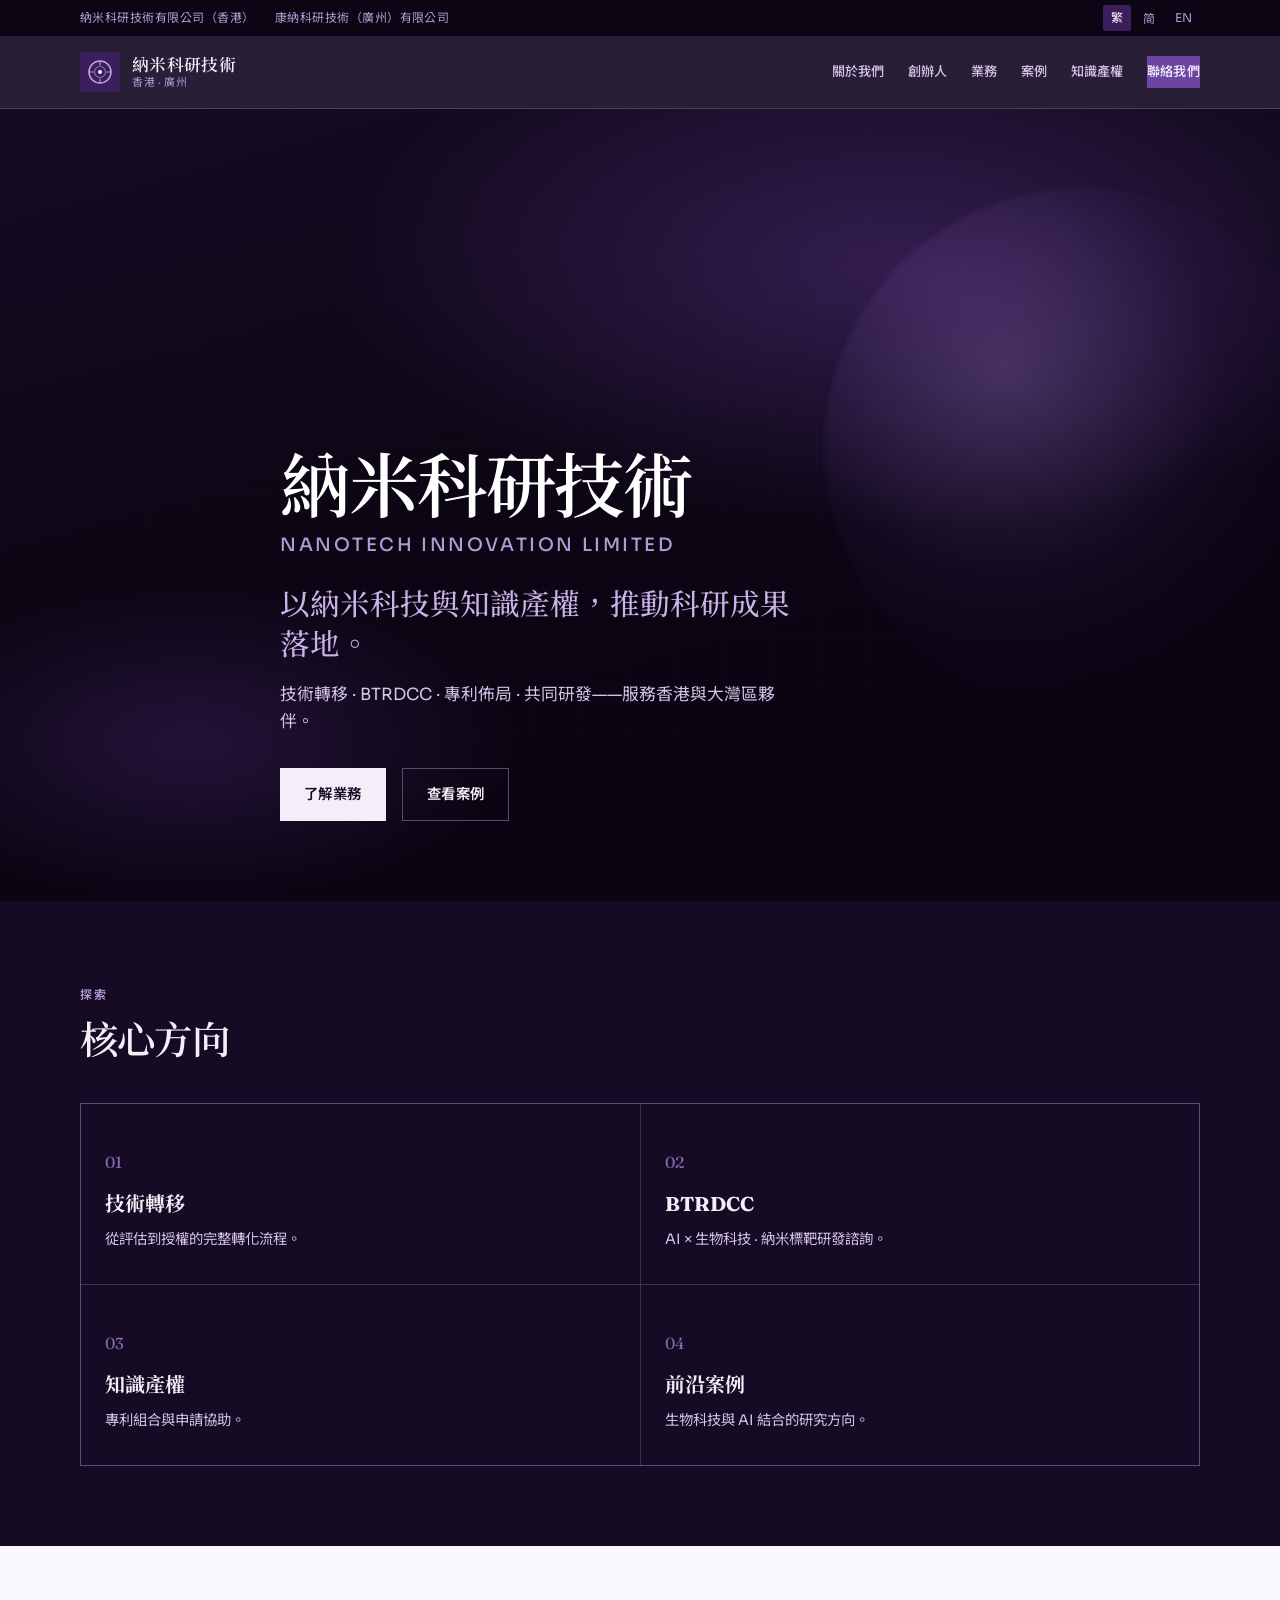
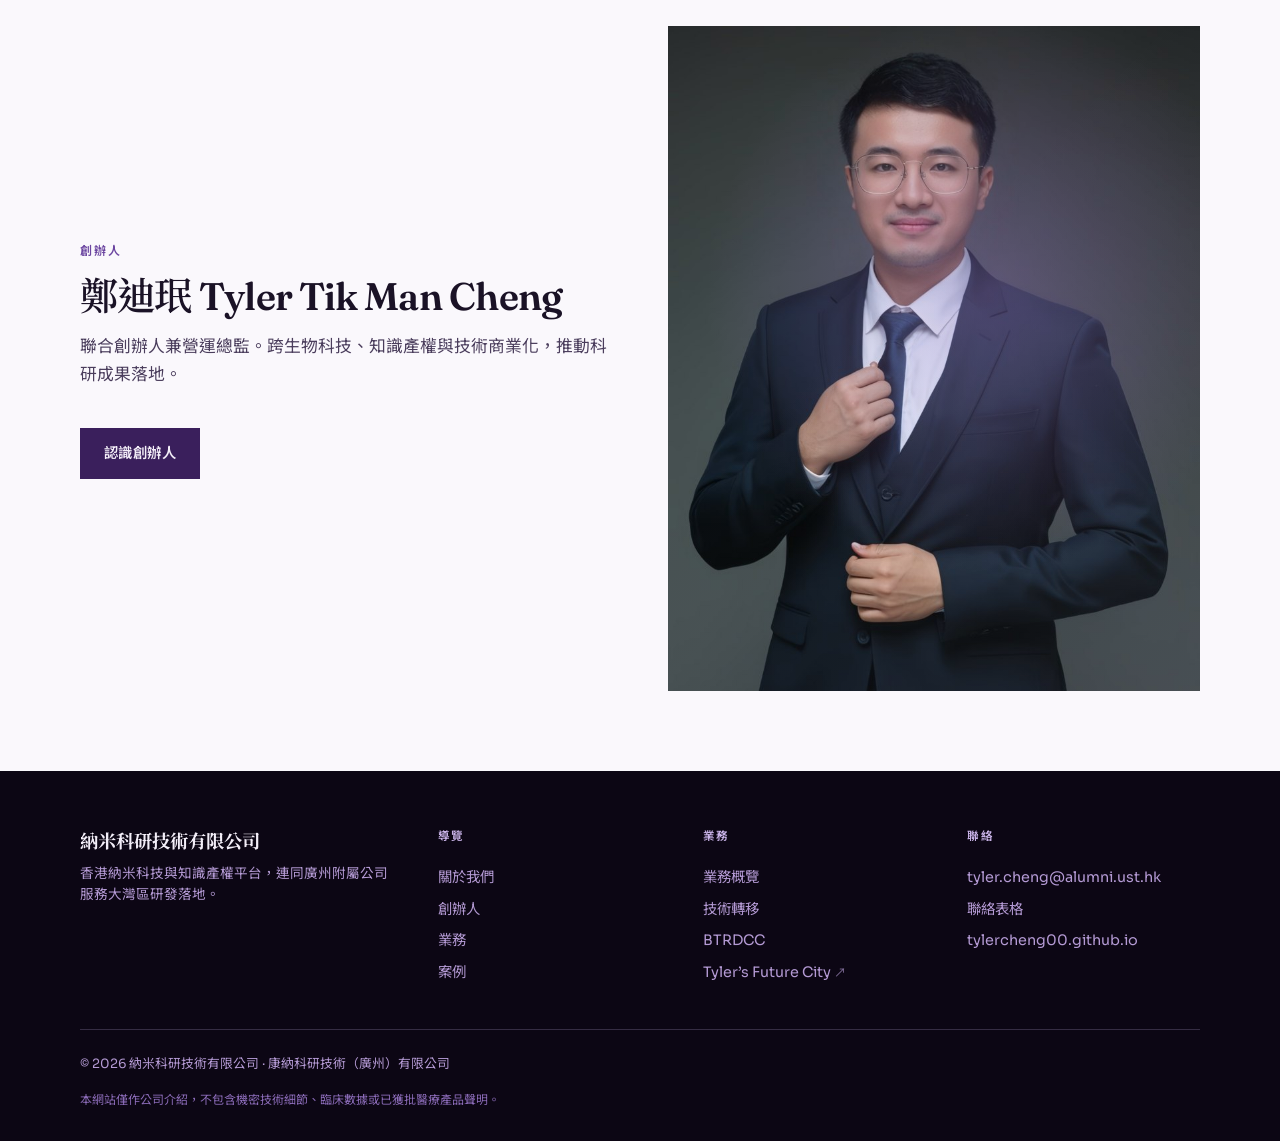
==== commit 831c8cee: "Show founder portrait on homepage teaser Co-authored-by: Tyler Tik Man CHENG <tylercheng00@users.nor" ====
--- a/nanotech/index.html
+++ b/nanotech/index.html
@@ -142,8 +142,8 @@
           <p class="section-lead en">Co-founder &amp; COO. Working across biotech, IP and technology commercialisation.</p>
           <a class="btn btn-dark" href="founder.html"><span class="zh-hant">認識創辦人</span><span class="zh-hans">认识创办人</span><span class="en">Meet the founder</span></a>
         </div>
-        <div class="split-visual reveal" aria-hidden="true">
-          <span class="visual-label">HKUST · Nanotech · BTRDCC</span>
+        <div class="split-visual reveal" style="background:none;padding:0;overflow:hidden;min-height:280px">
+          <img src="assets/media/tyler-portrait.jpg" alt="鄭迪珉 Tyler Tik Man Cheng" style="width:100%;height:100%;min-height:280px;object-fit:cover;object-position:center top" />
         </div>
       </div>
     </section>
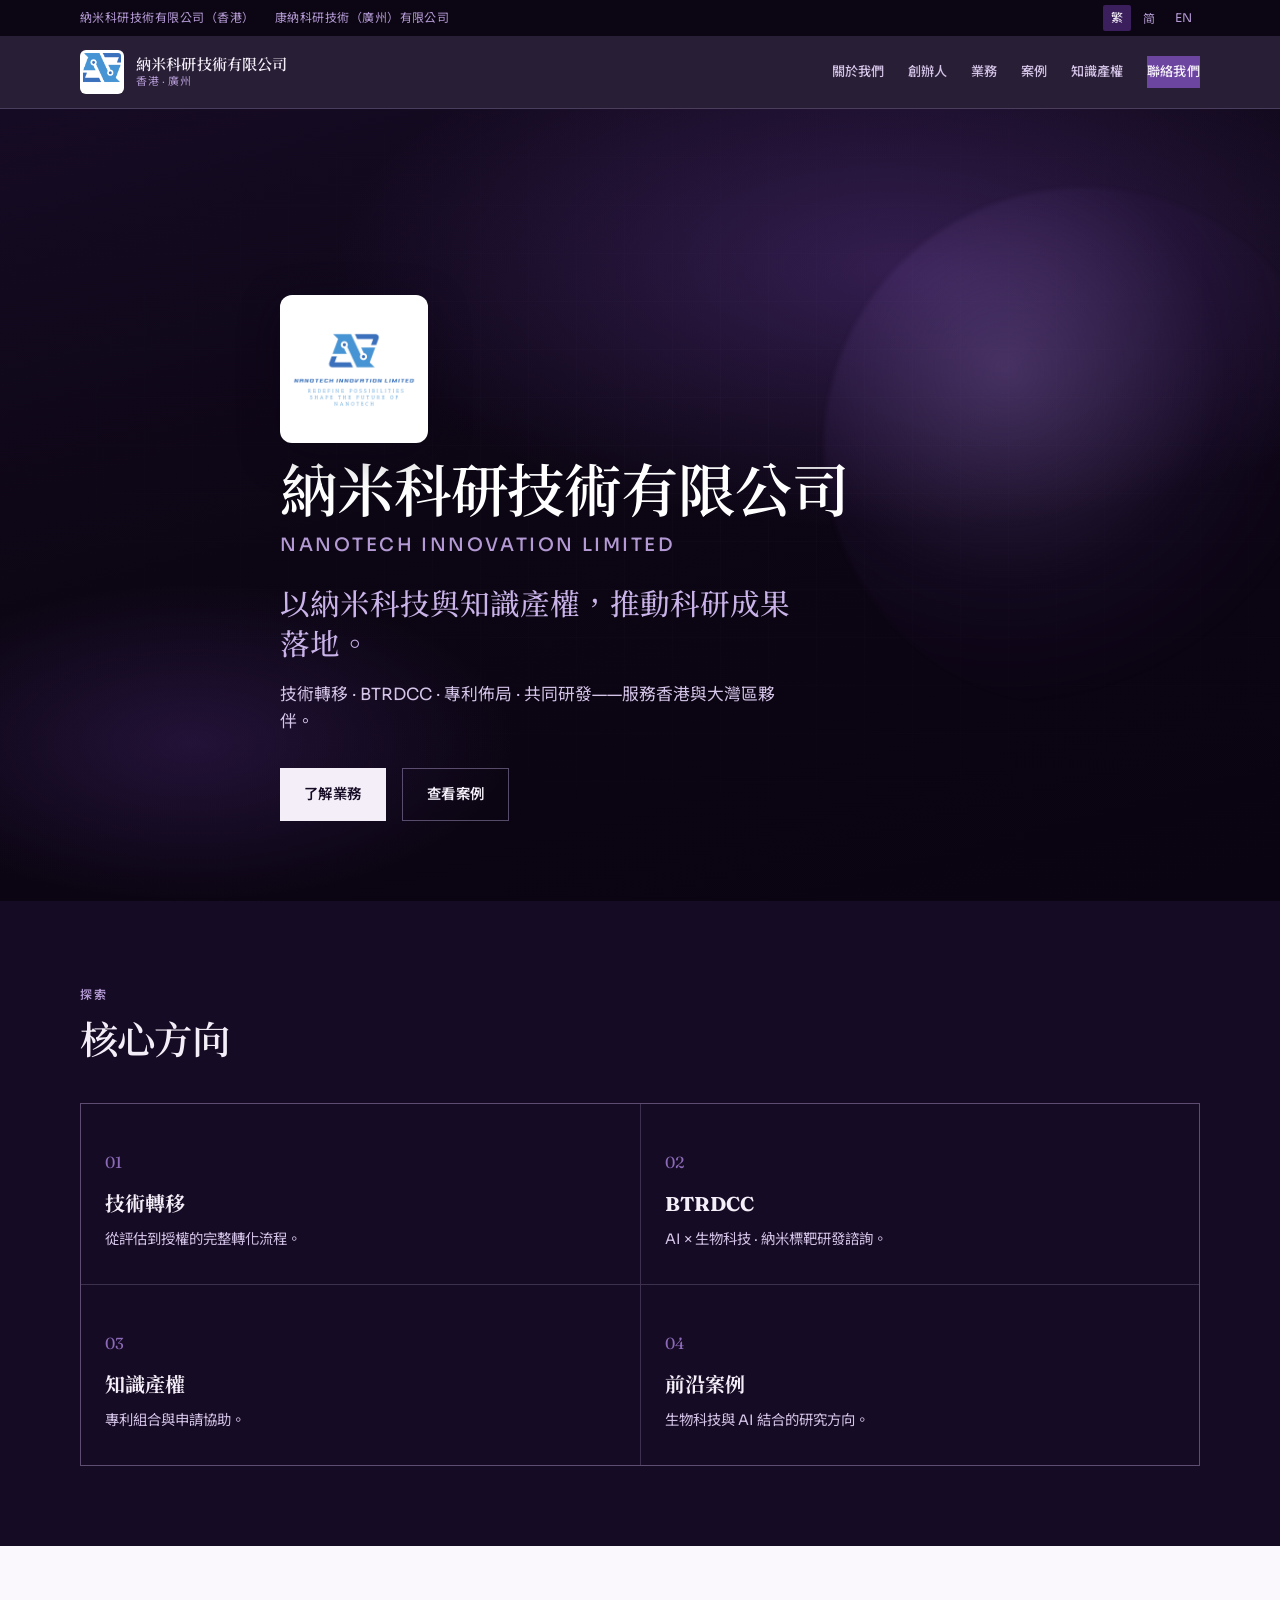
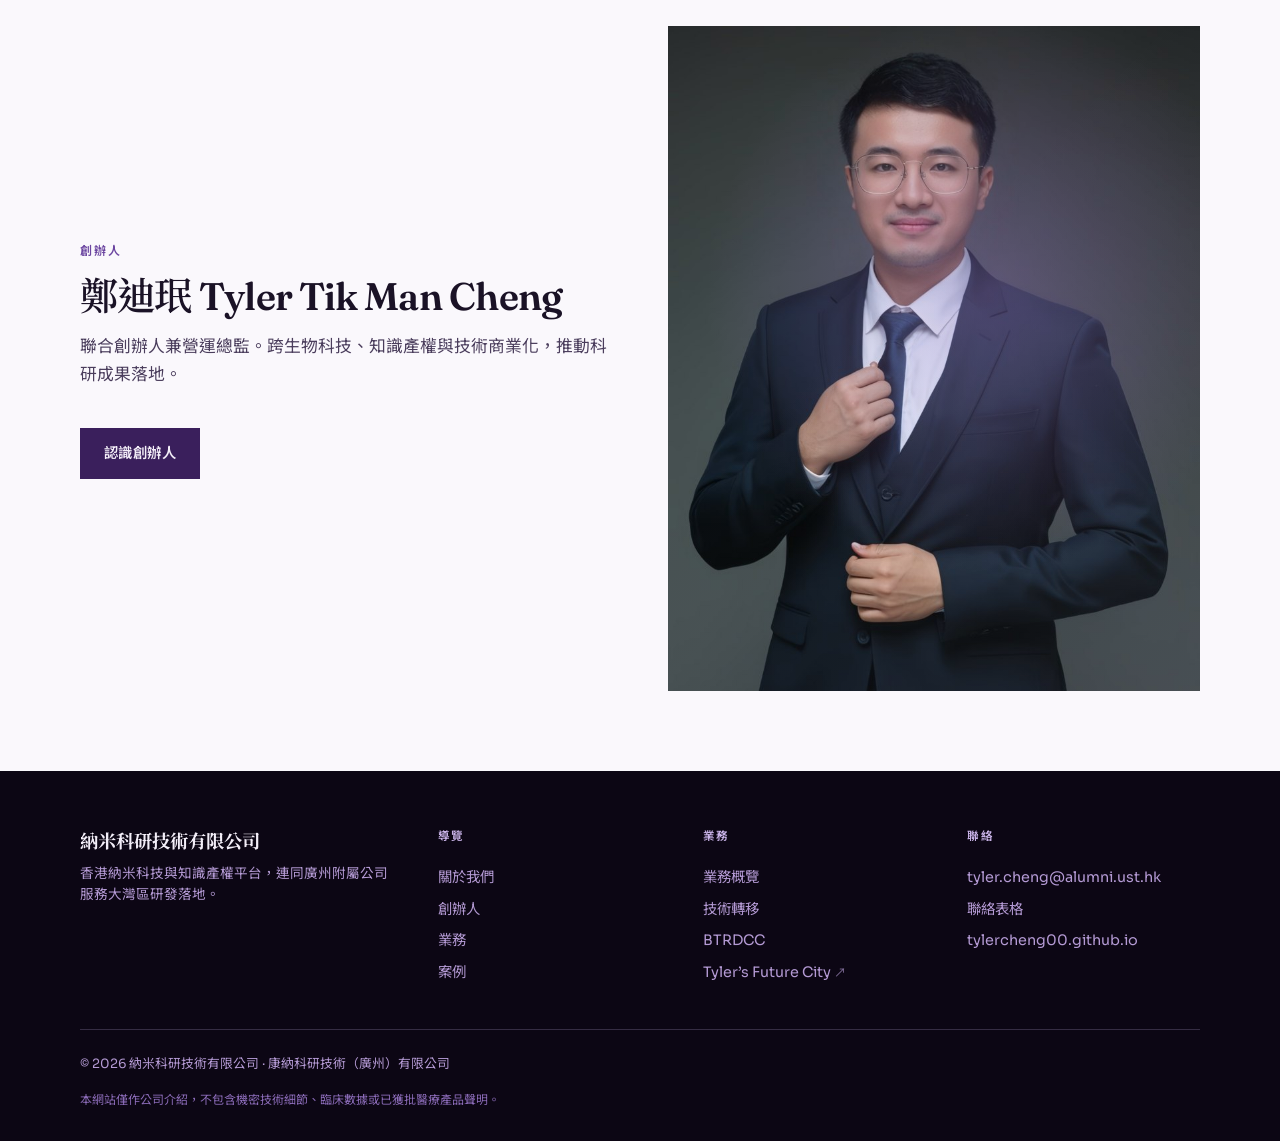
==== commit d410cdce: "Use official HKYBA logo and full company name on home Replace placeholder mark with Nanotech Innovat" ====
--- a/nanotech/index.html
+++ b/nanotech/index.html
@@ -17,7 +17,7 @@
   <link rel="preconnect" href="https://fonts.gstatic.com" crossorigin />
   <link href="https://fonts.googleapis.com/css2?family=Fraunces:opsz,wght@9..144,500;9..144,600;9..144,700&family=Noto+Sans+SC:wght@400;500;600;700&family=Noto+Sans+TC:wght@400;500;600;700&family=Noto+Serif+TC:wght@500;600;700&family=Sora:wght@400;500;600;700&display=swap" rel="stylesheet" />
   <link rel="stylesheet" href="css/styles.css" />
-  <link rel="icon" href="assets/logo.svg" type="image/svg+xml" />
+  <link rel="icon" href="assets/favicon.png" type="image/png" />
 </head>
 <body>
   <div class="topbar">
@@ -41,11 +41,11 @@
   <header class="site-header">
     <div class="container nav">
       <a class="logo" href="index.html">
-        <img class="logo-mark" src="assets/logo.svg" alt="" width="40" height="40" />
+        <img class="logo-mark" src="assets/logo-mark.png" alt="" width="40" height="40" />
         <span class="logo-text">
-          <strong class="zh-hant">納米科研技術</strong>
-          <strong class="zh-hans">纳米科研技术</strong>
-          <strong class="en">Nanotech Innovation</strong>
+          <strong class="zh-hant">納米科研技術有限公司</strong>
+          <strong class="zh-hans">纳米科研技术有限公司</strong>
+          <strong class="en">Nanotech Innovation Limited</strong>
           <small class="zh-hant">香港 · 廣州</small>
           <small class="zh-hans">香港 · 广州</small>
           <small class="en">Hong Kong · Guangzhou</small>
@@ -70,9 +70,10 @@
       <div class="hero-pattern" aria-hidden="true"></div>
       <div class="hero-orb" aria-hidden="true"></div>
       <div class="container hero-content">
-        <h1 class="hero-brand zh-hant">納米科研技術</h1>
-        <h1 class="hero-brand zh-hans">纳米科研技术</h1>
-        <h1 class="hero-brand en">Nanotech Innovation</h1>
+        <img class="hero-logo" src="assets/logo.png" alt="Nanotech Innovation Limited" width="180" height="180" />
+        <h1 class="hero-brand zh-hant">納米科研技術有限公司</h1>
+        <h1 class="hero-brand zh-hans">纳米科研技术有限公司</h1>
+        <h1 class="hero-brand en">Nanotech Innovation Limited</h1>
         <span class="hero-brand-en zh-hant">Nanotech Innovation Limited</span>
         <span class="hero-brand-en zh-hans">Nanotech Innovation Limited</span>
         <span class="hero-brand-en en">納米科研技術有限公司</span>
--- a/nanotech/css/styles.css
+++ b/nanotech/css/styles.css
@@ -165,9 +165,13 @@
 }
 
 .logo-mark {
-  width: 40px;
-  height: 40px;
+  width: 44px;
+  height: 44px;
   flex-shrink: 0;
+  object-fit: contain;
+  background: #fff;
+  border-radius: 6px;
+  padding: 3px;
 }
 
 .logo-text {
@@ -179,8 +183,8 @@
 .logo-text strong {
   font-family: var(--font-display);
   font-weight: 600;
-  font-size: 1.05rem;
-  letter-spacing: 0.02em;
+  font-size: 0.95rem;
+  letter-spacing: 0.01em;
 }
 
 .logo-text small {
@@ -366,14 +370,26 @@
   }
 }
 
+.hero-logo {
+  width: clamp(96px, 16vw, 148px);
+  height: auto;
+  margin-bottom: 1.1rem;
+  background: #fff;
+  border-radius: 12px;
+  padding: 0.55rem;
+  box-shadow: 0 12px 40px rgba(12, 6, 20, 0.35);
+  animation: hero-rise 0.9s var(--ease) both;
+}
+
 .hero-brand {
   font-family: var(--font-display);
-  font-size: clamp(2.6rem, 7vw, 4.4rem);
-  font-weight: 600;
-  line-height: 1.08;
+  font-size: clamp(2.1rem, 5.5vw, 3.6rem);
+  font-weight: 600;
+  line-height: 1.12;
   letter-spacing: -0.02em;
   margin-bottom: 0.35rem;
   color: #fff;
+  max-width: 16ch;
 }
 
 .hero-brand-en {
@@ -659,6 +675,98 @@
   margin-bottom: 0.35rem;
 }
 
+.section-alt {
+  background:
+    linear-gradient(180deg, rgba(243, 238, 248, 0.55), transparent 40%),
+    var(--paper);
+}
+
+/* —— Group org chart —— */
+.org-chart {
+  max-width: 960px;
+  margin: 0 auto;
+  text-align: center;
+}
+
+.org-parent {
+  display: inline-grid;
+  gap: 0.2rem;
+  padding: 1rem 1.75rem;
+  background: linear-gradient(145deg, var(--purple-850), var(--purple-700));
+  color: var(--mist);
+  border: 1px solid var(--line-strong);
+  min-width: min(100%, 240px);
+}
+
+.org-parent .org-name {
+  font-family: var(--font-display);
+  font-size: 1.35rem;
+  font-weight: 600;
+  color: #fff;
+}
+
+.org-parent .org-meta {
+  font-size: 0.78rem;
+  letter-spacing: 0.08em;
+  text-transform: uppercase;
+  color: var(--lilac);
+}
+
+.org-children {
+  display: grid;
+  grid-template-columns: repeat(4, 1fr);
+  gap: 1rem;
+  margin-top: 2.25rem;
+  position: relative;
+  padding-top: 1.5rem;
+}
+
+.org-children::before {
+  content: "";
+  position: absolute;
+  top: 0;
+  left: 12.5%;
+  right: 12.5%;
+  height: 1px;
+  background: var(--purple-400);
+}
+
+.org-children li {
+  position: relative;
+  display: grid;
+  gap: 0.35rem;
+  align-content: start;
+  padding: 1.1rem 0.9rem 1.2rem;
+  border-top: 2px solid var(--purple-700);
+  background: rgba(255, 255, 255, 0.55);
+  text-align: left;
+}
+
+.org-children li::before {
+  content: "";
+  position: absolute;
+  top: -1.5rem;
+  left: 50%;
+  width: 1px;
+  height: 1.5rem;
+  background: var(--purple-400);
+  transform: translateX(-50%);
+}
+
+.org-children .org-name {
+  font-family: var(--font-display);
+  font-size: 1.02rem;
+  font-weight: 600;
+  line-height: 1.3;
+  color: var(--ink);
+}
+
+.org-children .org-meta {
+  font-size: 0.82rem;
+  color: var(--purple-500);
+  font-weight: 500;
+}
+
 /* —— Feature split —— */
 .split {
   display: grid;
@@ -1159,6 +1267,15 @@
   .split,
   .contact-grid {
     grid-template-columns: 1fr;
+  }
+
+  .org-children {
+    grid-template-columns: 1fr 1fr;
+  }
+
+  .org-children::before {
+    left: 25%;
+    right: 25%;
   }
 
   .spotlight-grid {
@@ -1219,6 +1336,17 @@
     grid-template-columns: 1fr;
   }
 
+  .org-children {
+    grid-template-columns: 1fr;
+    padding-top: 0;
+    margin-top: 1.25rem;
+  }
+
+  .org-children::before,
+  .org-children li::before {
+    display: none;
+  }
+
   .pillar {
     border-right: none;
     border-bottom: 1px solid var(--line);
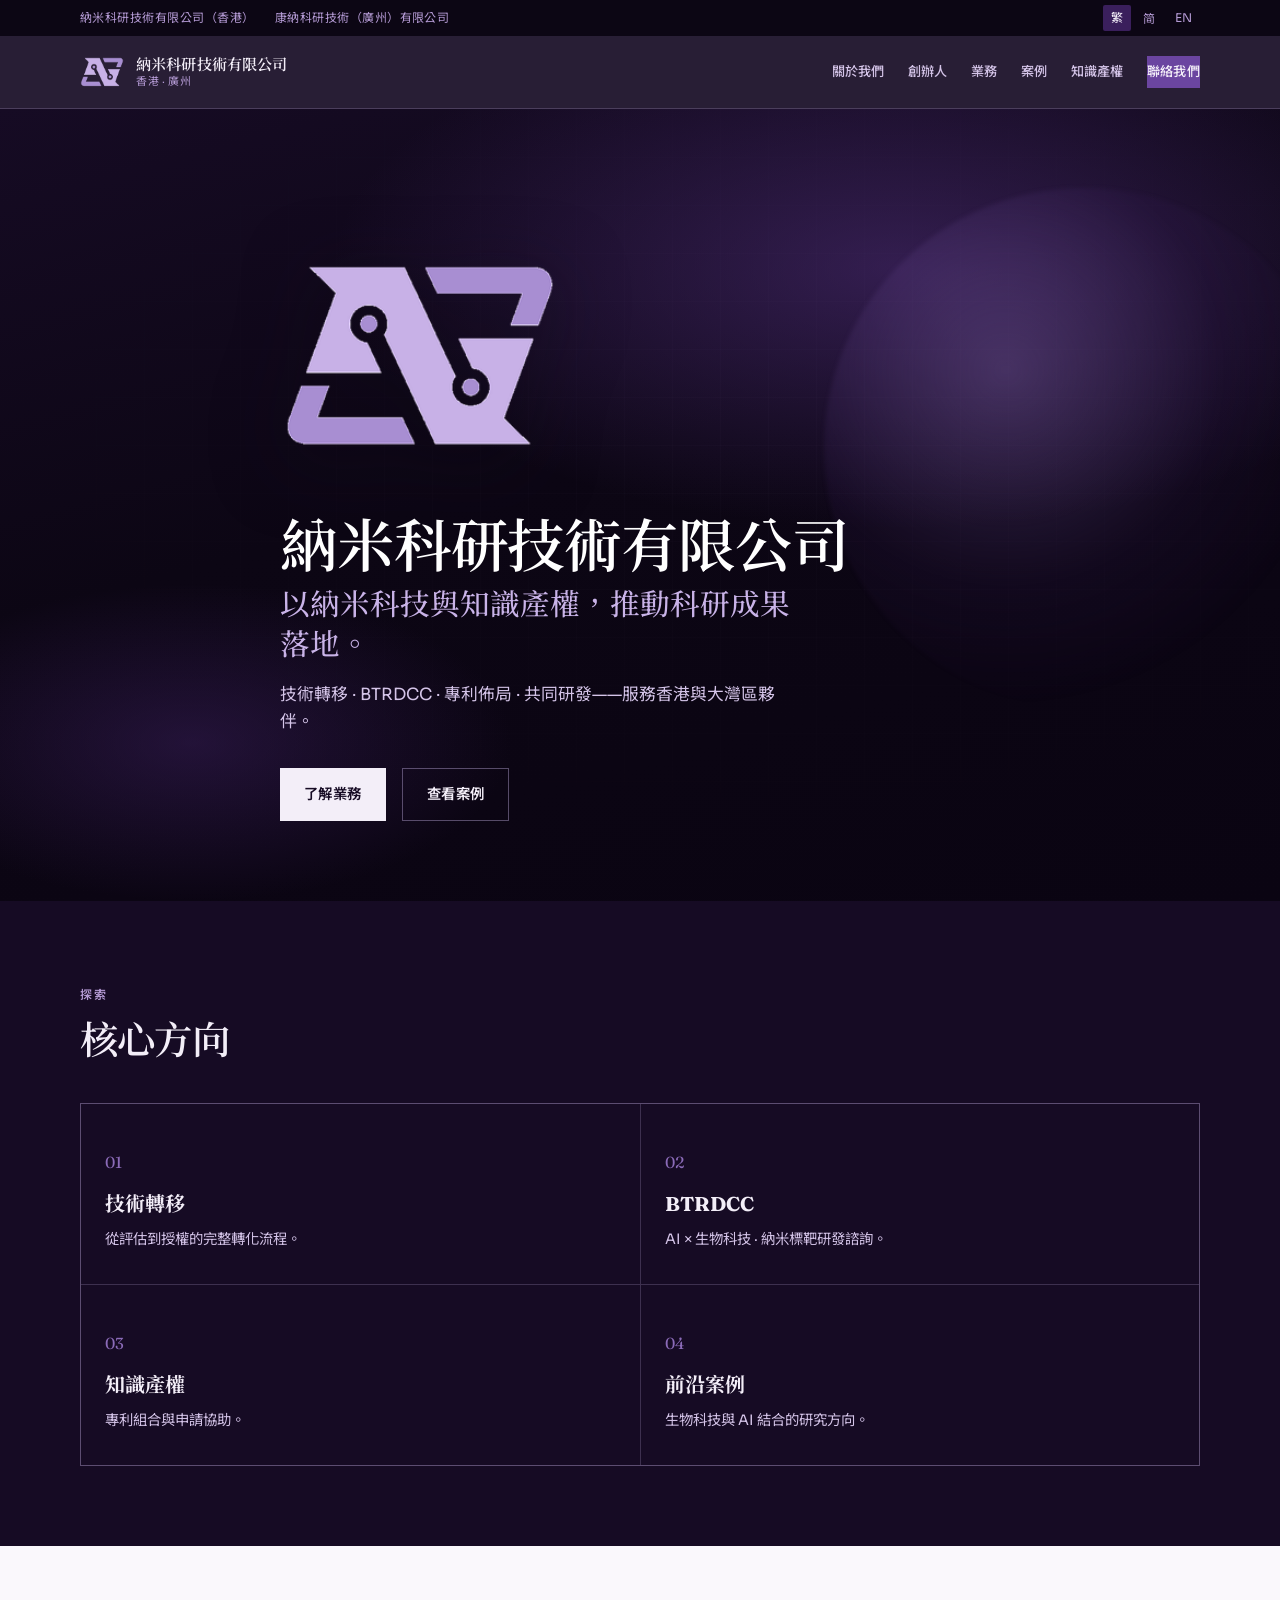
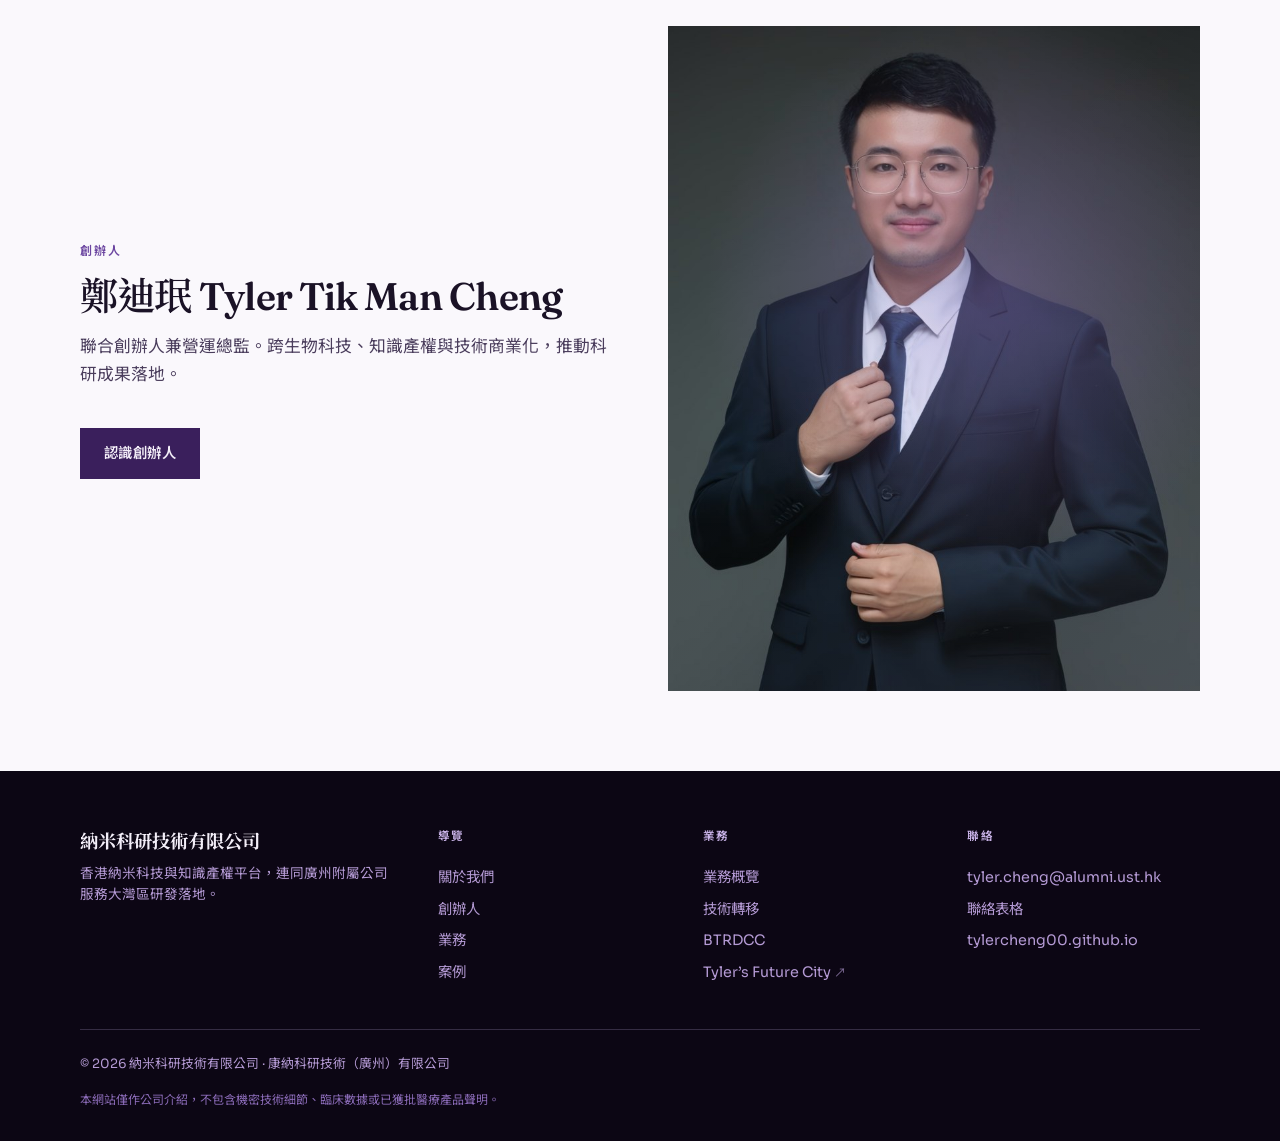
==== commit 3c45eecb: "Show larger icon-only logo on the homepage hero Drop the lockup text under the mark and enlarge the " ====
--- a/nanotech/index.html
+++ b/nanotech/index.html
@@ -70,13 +70,10 @@
       <div class="hero-pattern" aria-hidden="true"></div>
       <div class="hero-orb" aria-hidden="true"></div>
       <div class="container hero-content">
-        <img class="hero-logo" src="assets/logo.png" alt="Nanotech Innovation Limited" width="180" height="180" />
+        <img class="hero-logo" src="assets/logo-mark.png" alt="納米科研技術有限公司" width="280" height="280" />
         <h1 class="hero-brand zh-hant">納米科研技術有限公司</h1>
         <h1 class="hero-brand zh-hans">纳米科研技术有限公司</h1>
         <h1 class="hero-brand en">Nanotech Innovation Limited</h1>
-        <span class="hero-brand-en zh-hant">Nanotech Innovation Limited</span>
-        <span class="hero-brand-en zh-hans">Nanotech Innovation Limited</span>
-        <span class="hero-brand-en en">納米科研技術有限公司</span>
         <p class="hero-headline zh-hant">以納米科技與知識產權，推動科研成果落地。</p>
         <p class="hero-headline zh-hans">以纳米科技与知识产权，推动科研成果落地。</p>
         <p class="hero-headline en">Advancing research into real-world technology through nanotech and IP.</p>
--- a/nanotech/css/styles.css
+++ b/nanotech/css/styles.css
@@ -169,9 +169,7 @@
   height: 44px;
   flex-shrink: 0;
   object-fit: contain;
-  background: #fff;
-  border-radius: 6px;
-  padding: 3px;
+  background: transparent;
 }
 
 .logo-text {
@@ -371,13 +369,11 @@
 }
 
 .hero-logo {
-  width: clamp(96px, 16vw, 148px);
+  width: clamp(168px, 28vw, 280px);
   height: auto;
-  margin-bottom: 1.1rem;
-  background: #fff;
-  border-radius: 12px;
-  padding: 0.55rem;
-  box-shadow: 0 12px 40px rgba(12, 6, 20, 0.35);
+  margin-bottom: 1.15rem;
+  background: transparent;
+  filter: drop-shadow(0 14px 36px rgba(12, 6, 20, 0.5));
   animation: hero-rise 0.9s var(--ease) both;
 }
 
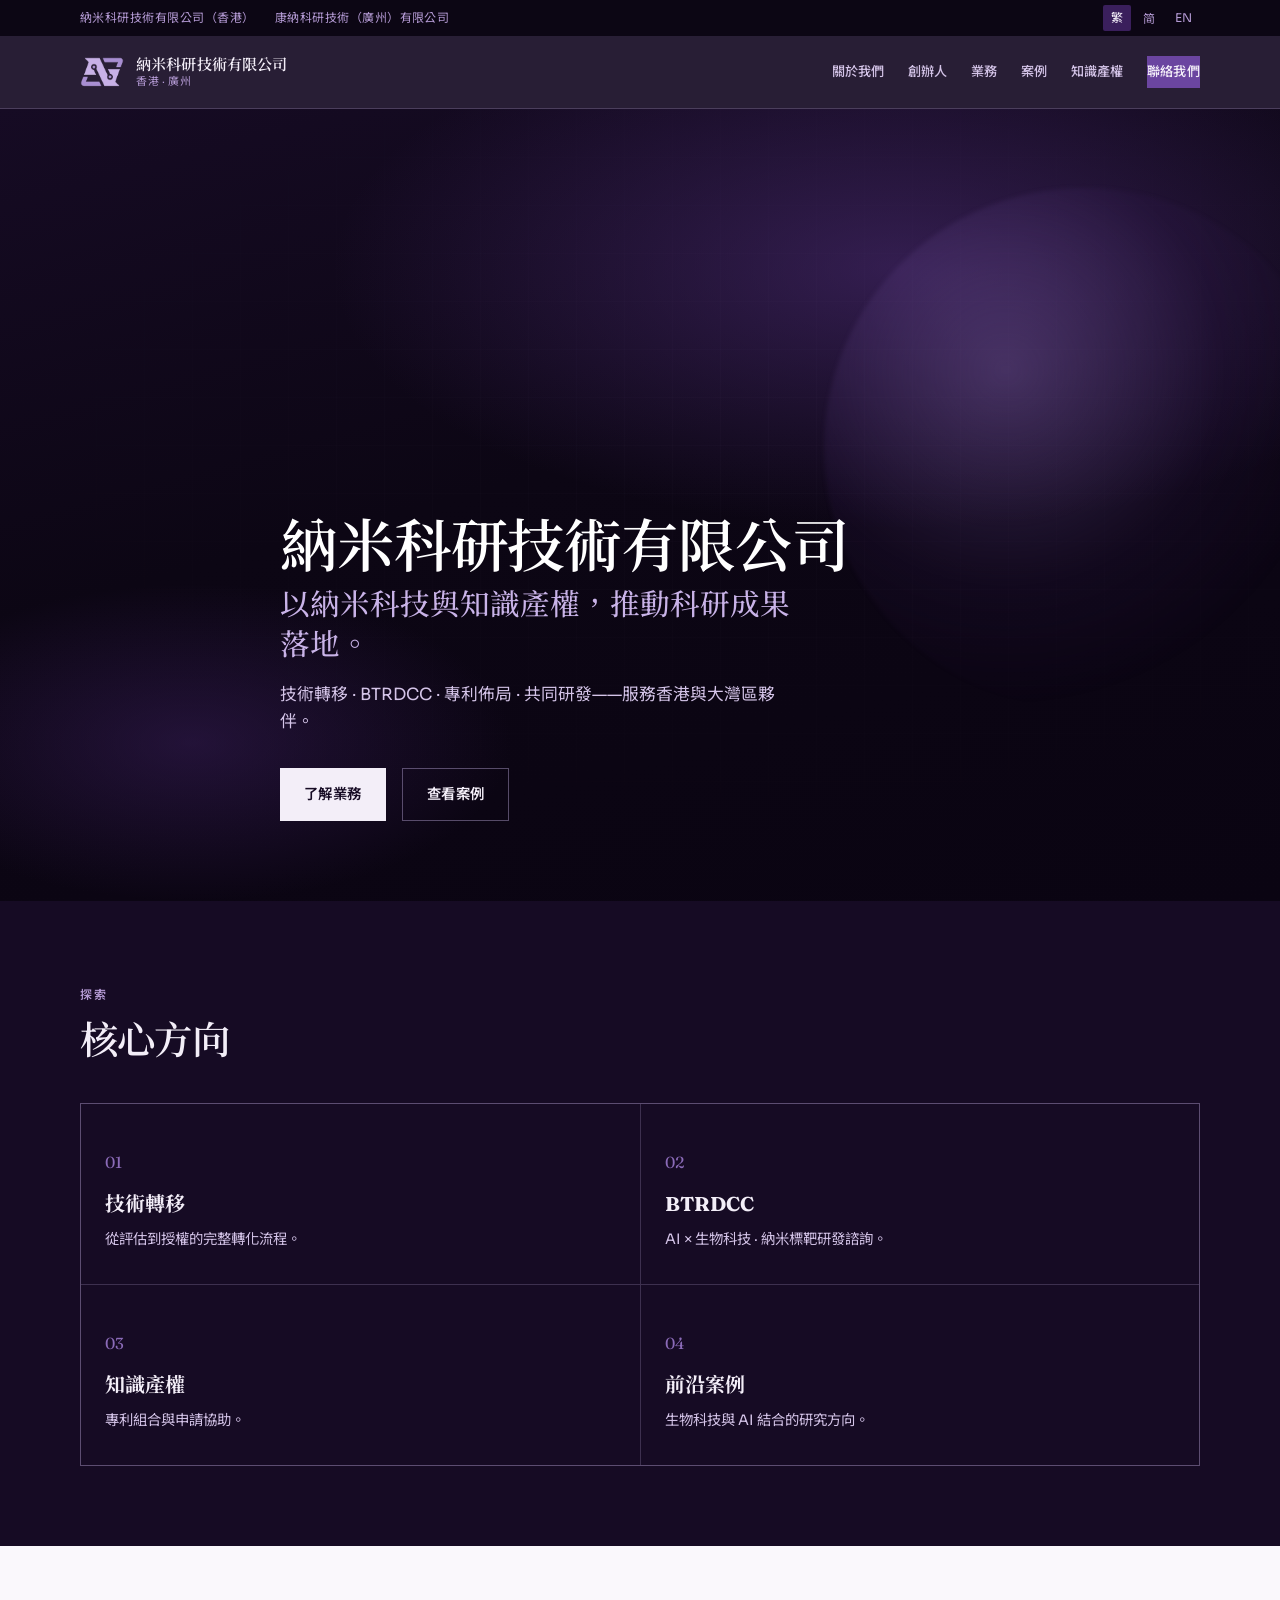
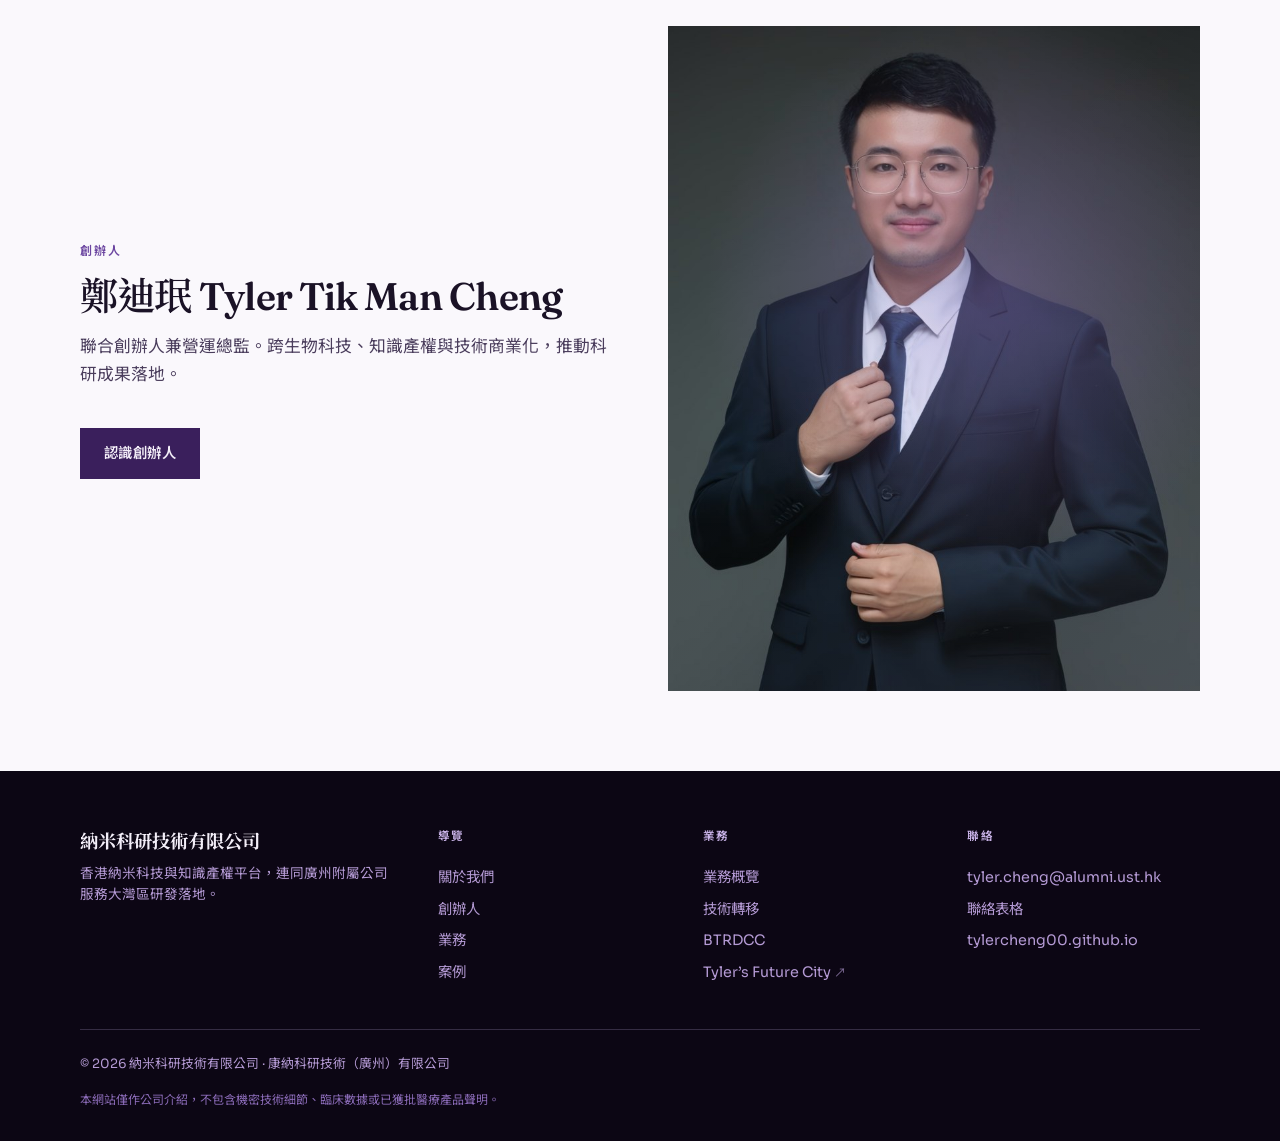
==== commit 8e710723: "Keep logo in the site header only Remove the homepage hero logo so the mark appears only in the head" ====
--- a/nanotech/index.html
+++ b/nanotech/index.html
@@ -70,7 +70,6 @@
       <div class="hero-pattern" aria-hidden="true"></div>
       <div class="hero-orb" aria-hidden="true"></div>
       <div class="container hero-content">
-        <img class="hero-logo" src="assets/logo-mark.png" alt="納米科研技術有限公司" width="280" height="280" />
         <h1 class="hero-brand zh-hant">納米科研技術有限公司</h1>
         <h1 class="hero-brand zh-hans">纳米科研技术有限公司</h1>
         <h1 class="hero-brand en">Nanotech Innovation Limited</h1>
--- a/nanotech/css/styles.css
+++ b/nanotech/css/styles.css
@@ -368,15 +368,6 @@
   }
 }
 
-.hero-logo {
-  width: clamp(168px, 28vw, 280px);
-  height: auto;
-  margin-bottom: 1.15rem;
-  background: transparent;
-  filter: drop-shadow(0 14px 36px rgba(12, 6, 20, 0.5));
-  animation: hero-rise 0.9s var(--ease) both;
-}
-
 .hero-brand {
   font-family: var(--font-display);
   font-size: clamp(2.1rem, 5.5vw, 3.6rem);
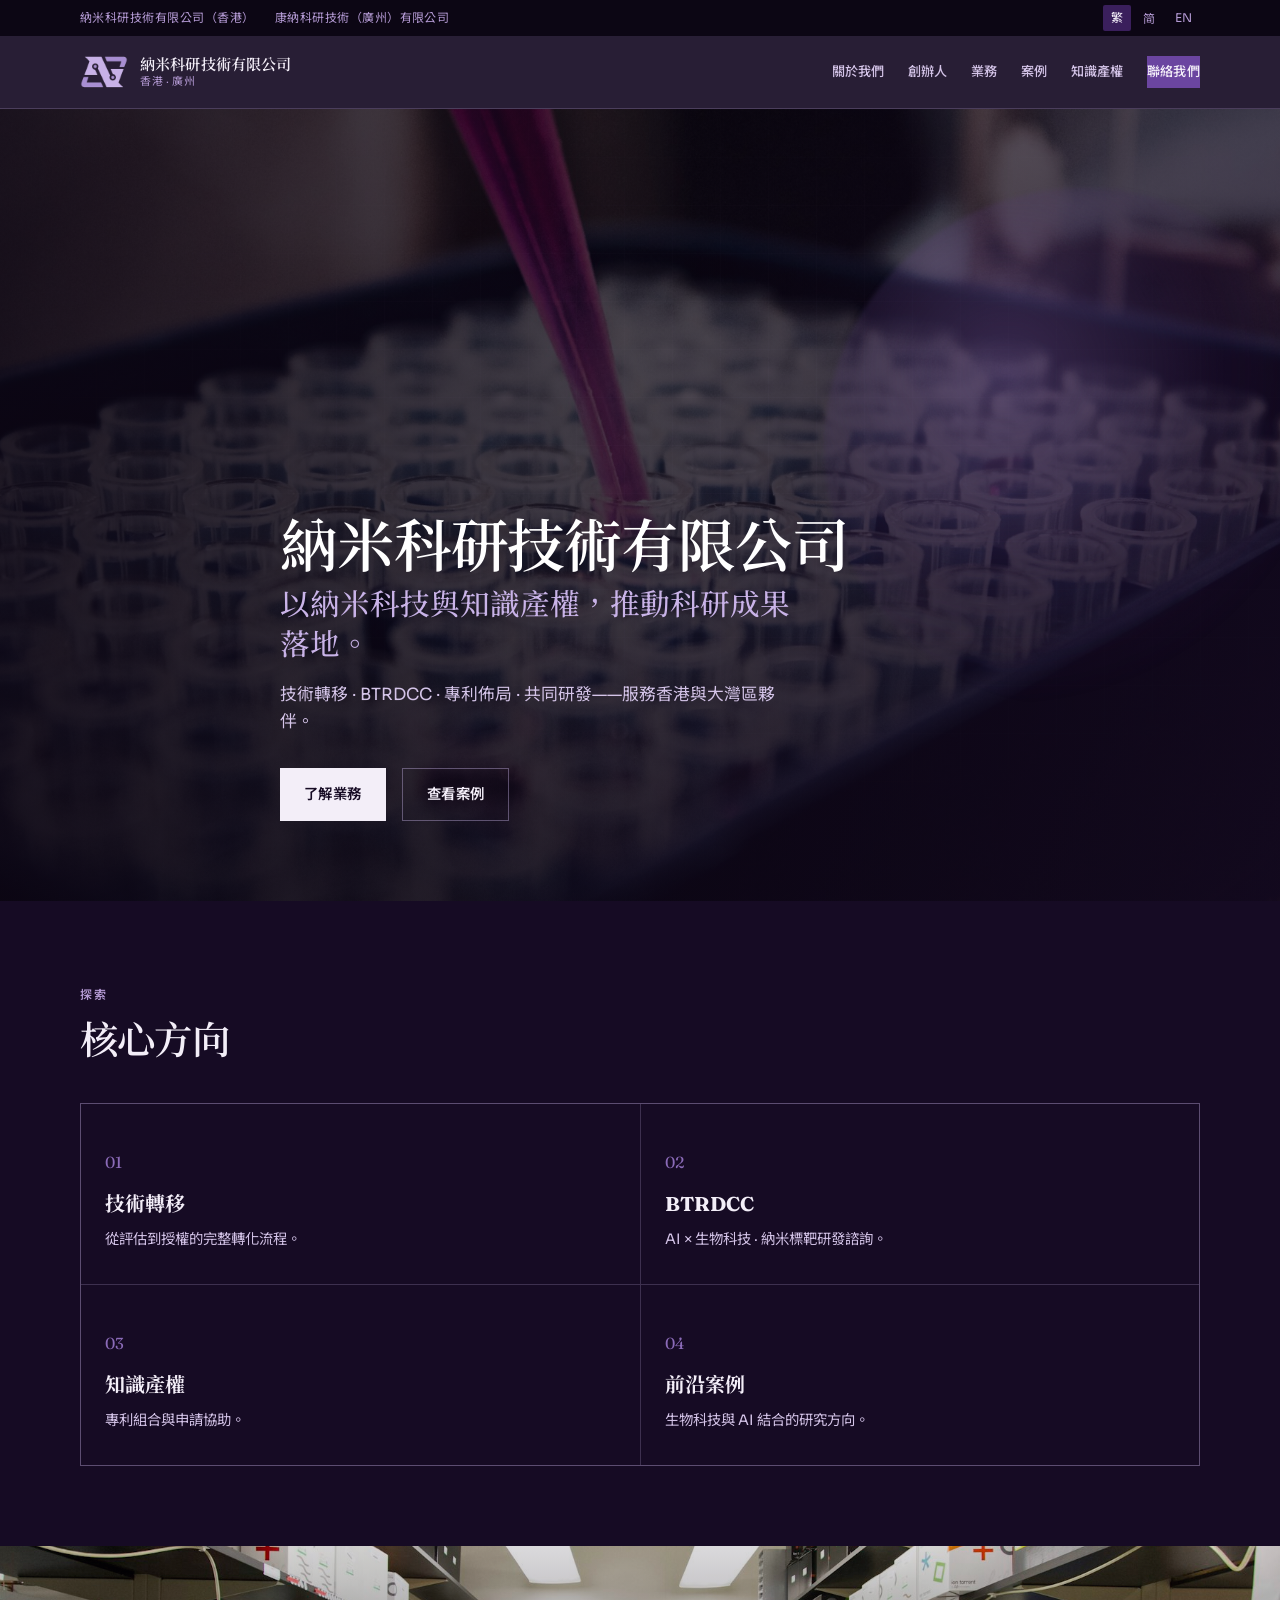
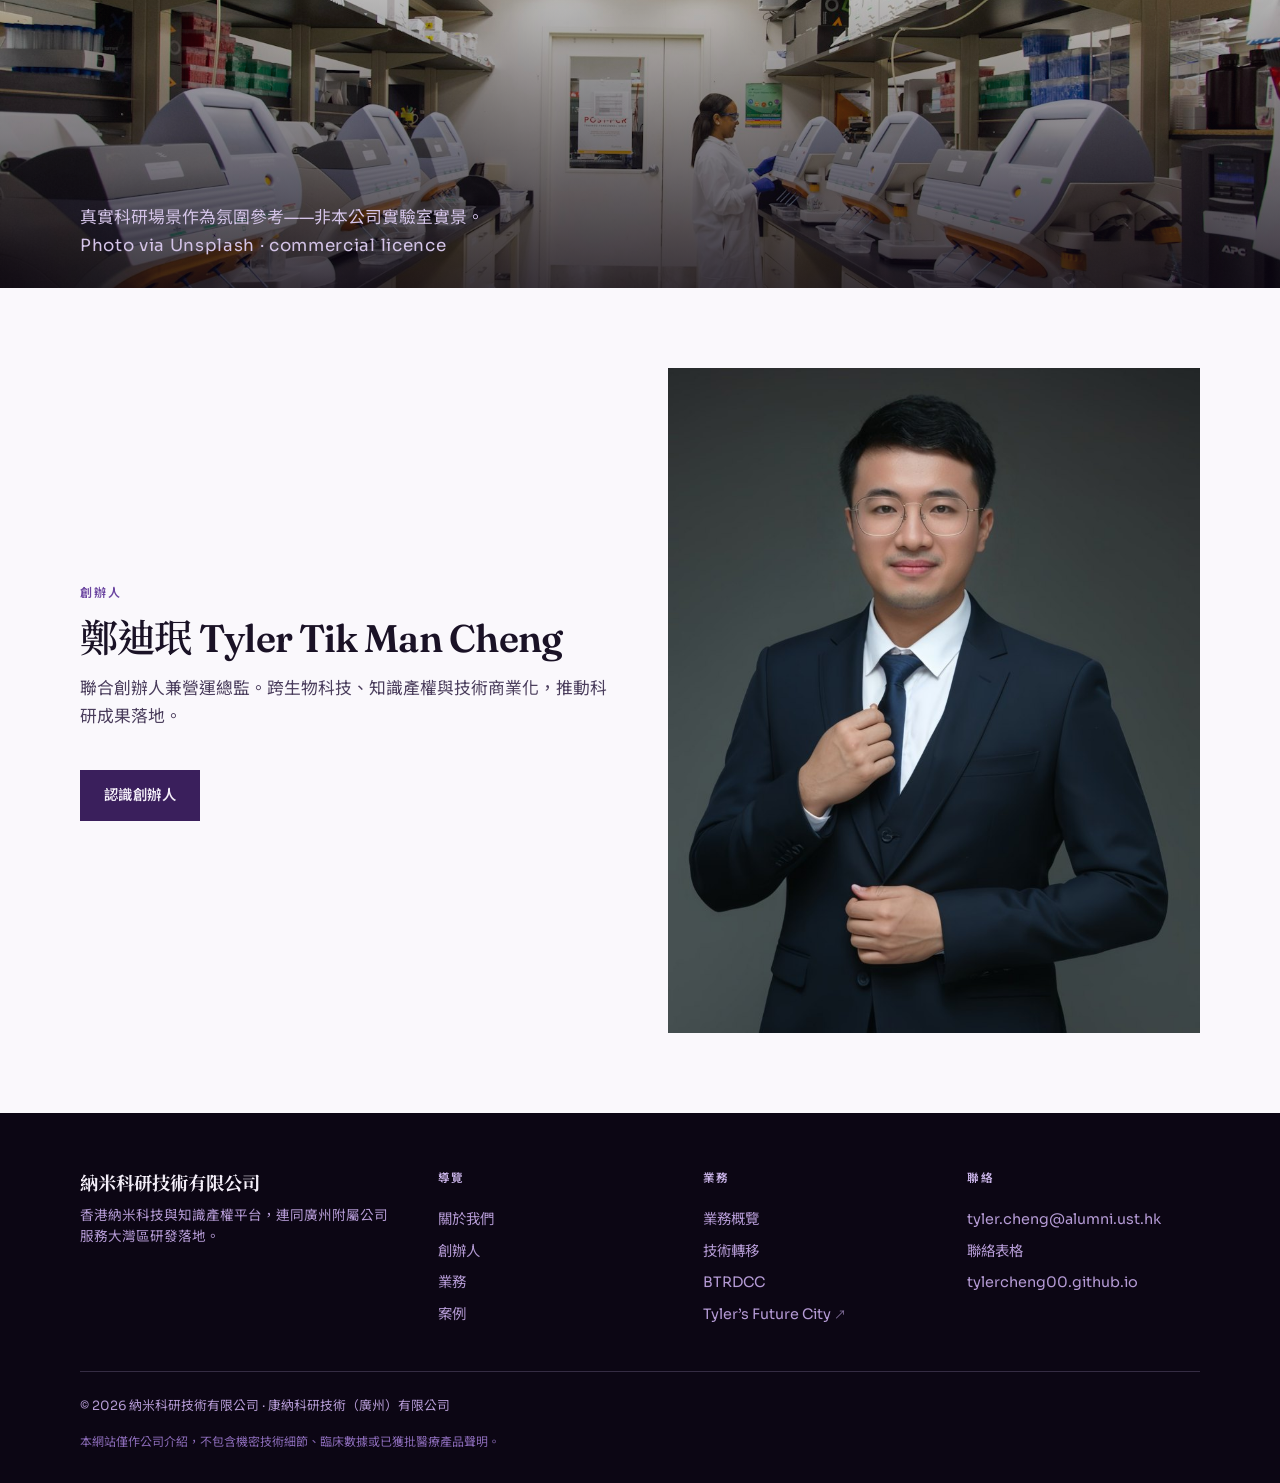
==== commit 19c7bcd4: "Add licensed Unsplash photos across Nanotech pages Place authentic lab, research and Hong Kong skyli" ====
--- a/nanotech/index.html
+++ b/nanotech/index.html
@@ -65,8 +65,10 @@
 
   <main>
 
+    <!-- Photo: Unsplash lab-glassware.jpg — see assets/media/CREDITS.md -->
     <section class="hero">
       <div class="hero-bg" aria-hidden="true"></div>
+      <div class="hero-photo" aria-hidden="true" style="background-image:url('assets/media/lab-glassware.jpg')"></div>
       <div class="hero-pattern" aria-hidden="true"></div>
       <div class="hero-orb" aria-hidden="true"></div>
       <div class="container hero-content">
@@ -127,6 +129,16 @@
       </div>
     </section>
 
+    <!-- Photo: Unsplash lab-microscope.jpg — see assets/media/CREDITS.md -->
+    <section class="photo-band reveal" style="background-image:url('assets/media/lab-microscope.jpg')">
+      <div class="container">
+        <p class="zh-hant">真實科研場景作為氛圍參考——非本公司實驗室實景。</p>
+        <p class="zh-hans">真实科研场景作为氛围参考——非本公司实验室实景。</p>
+        <p class="en">Authentic research atmosphere — illustrative category photography, not our own facilities.</p>
+        <p class="photo-credit">Photo via Unsplash · commercial licence</p>
+      </div>
+    </section>
+
     <section class="section">
       <div class="container split">
         <div class="reveal">
@@ -139,8 +151,8 @@
           <p class="section-lead en">Co-founder &amp; COO. Working across biotech, IP and technology commercialisation.</p>
           <a class="btn btn-dark" href="founder.html"><span class="zh-hant">認識創辦人</span><span class="zh-hans">认识创办人</span><span class="en">Meet the founder</span></a>
         </div>
-        <div class="split-visual reveal" style="background:none;padding:0;overflow:hidden;min-height:280px">
-          <img src="assets/media/tyler-portrait.jpg" alt="鄭迪珉 Tyler Tik Man Cheng" style="width:100%;height:100%;min-height:280px;object-fit:cover;object-position:center top" />
+        <div class="split-visual has-photo reveal">
+          <img src="assets/media/tyler-portrait.jpg" alt="鄭迪珉 Tyler Tik Man Cheng" style="object-position:center top" />
         </div>
       </div>
     </section>
--- a/nanotech/css/styles.css
+++ b/nanotech/css/styles.css
@@ -165,8 +165,8 @@
 }
 
 .logo-mark {
-  width: 44px;
-  height: 44px;
+  width: 48px;
+  height: 48px;
   flex-shrink: 0;
   object-fit: contain;
   background: transparent;
@@ -303,6 +303,29 @@
     radial-gradient(ellipse 80% 60% at 70% 20%, rgba(82, 48, 126, 0.55), transparent 55%),
     radial-gradient(ellipse 50% 40% at 15% 80%, rgba(58, 31, 92, 0.5), transparent 50%),
     linear-gradient(165deg, var(--purple-900) 0%, var(--purple-950) 45%, #0a0412 100%);
+}
+
+.hero-photo {
+  position: absolute;
+  inset: 0;
+  background-size: cover;
+  background-position: center;
+  transform: scale(1.04);
+  animation: hero-photo-drift 22s var(--ease) alternate infinite;
+}
+
+.hero-photo::after {
+  content: "";
+  position: absolute;
+  inset: 0;
+  background:
+    linear-gradient(105deg, rgba(12, 6, 20, 0.88) 0%, rgba(12, 6, 20, 0.55) 48%, rgba(22, 11, 36, 0.72) 100%),
+    linear-gradient(180deg, rgba(12, 6, 20, 0.25) 0%, rgba(12, 6, 20, 0.75) 100%);
+}
+
+@keyframes hero-photo-drift {
+  from { transform: scale(1.04) translate3d(0, 0, 0); }
+  to { transform: scale(1.08) translate3d(-1.2%, -0.6%, 0); }
 }
 
 .hero-pattern {
@@ -945,6 +968,13 @@
   overflow: hidden;
 }
 
+.page-hero.has-photo {
+  min-height: 18rem;
+  display: flex;
+  align-items: flex-end;
+  padding: 5rem 0 3.25rem;
+}
+
 .page-hero::before {
   content: "";
   position: absolute;
@@ -956,8 +986,86 @@
   opacity: 0.8;
 }
 
+.page-hero.has-photo::before {
+  opacity: 0;
+}
+
+.page-hero-photo {
+  position: absolute;
+  inset: 0;
+  background-size: cover;
+  background-position: center;
+}
+
+.page-hero-photo::after {
+  content: "";
+  position: absolute;
+  inset: 0;
+  background:
+    linear-gradient(100deg, rgba(12, 6, 20, 0.9) 0%, rgba(22, 11, 36, 0.62) 55%, rgba(12, 6, 20, 0.78) 100%);
+}
+
 .page-hero .container {
   position: relative;
+}
+
+/* —— Full-bleed atmosphere band —— */
+.photo-band {
+  position: relative;
+  min-height: clamp(14rem, 38vh, 22rem);
+  background-size: cover;
+  background-position: center;
+  color: var(--mist);
+  display: flex;
+  align-items: flex-end;
+  overflow: hidden;
+}
+
+.photo-band::before {
+  content: "";
+  position: absolute;
+  inset: 0;
+  background:
+    linear-gradient(180deg, rgba(12, 6, 20, 0.15) 0%, rgba(12, 6, 20, 0.78) 100%);
+}
+
+.photo-band .container {
+  position: relative;
+  padding-bottom: 1.75rem;
+  padding-top: 4rem;
+}
+
+.photo-band p {
+  max-width: 36ch;
+  font-size: 1.05rem;
+  color: var(--purple-200);
+  margin: 0;
+}
+
+.photo-credit {
+  margin-top: 0.65rem;
+  font-size: 0.68rem;
+  letter-spacing: 0.04em;
+  color: var(--purple-400);
+}
+
+.split-visual img {
+  width: 100%;
+  height: 100%;
+  min-height: 280px;
+  object-fit: cover;
+  display: block;
+}
+
+.split-visual.has-photo {
+  background: none;
+  padding: 0;
+  overflow: hidden;
+  min-height: 280px;
+}
+
+.split-visual.has-photo::after {
+  display: none;
 }
 
 .page-hero h1 {
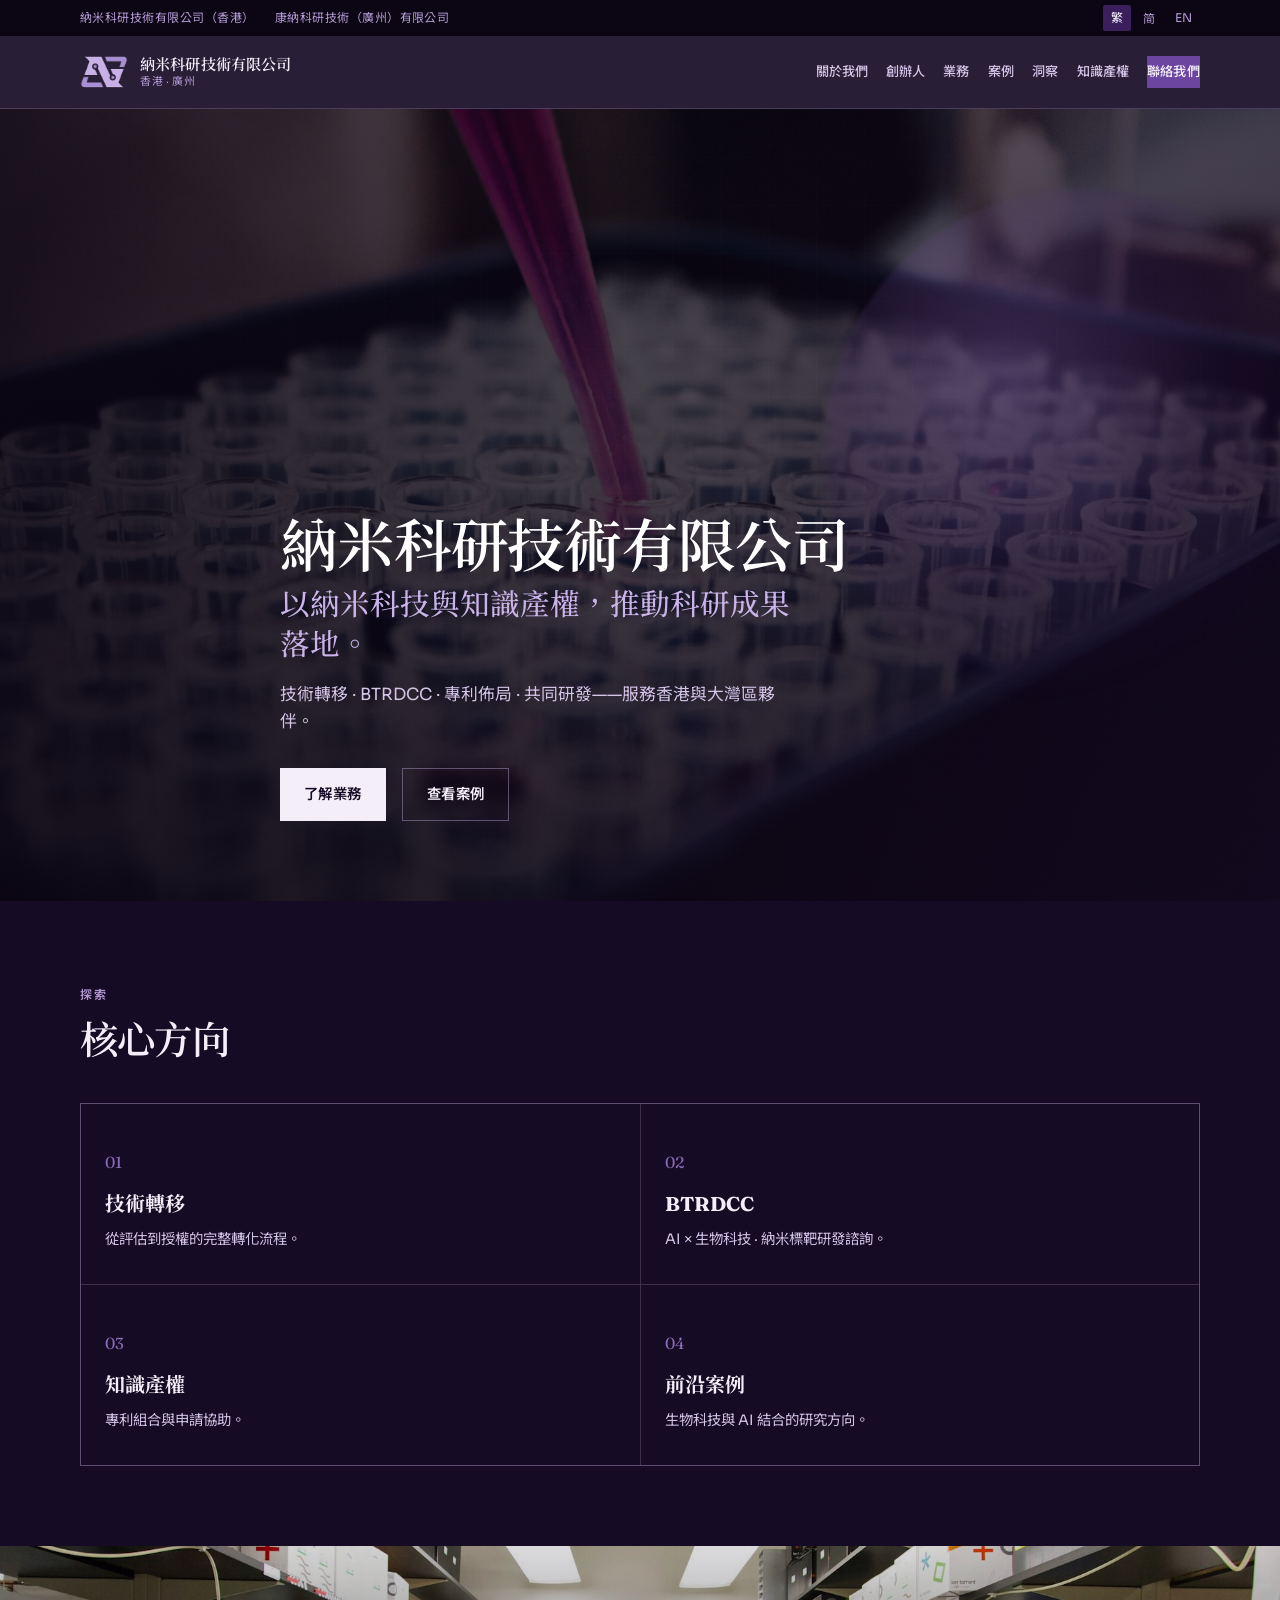
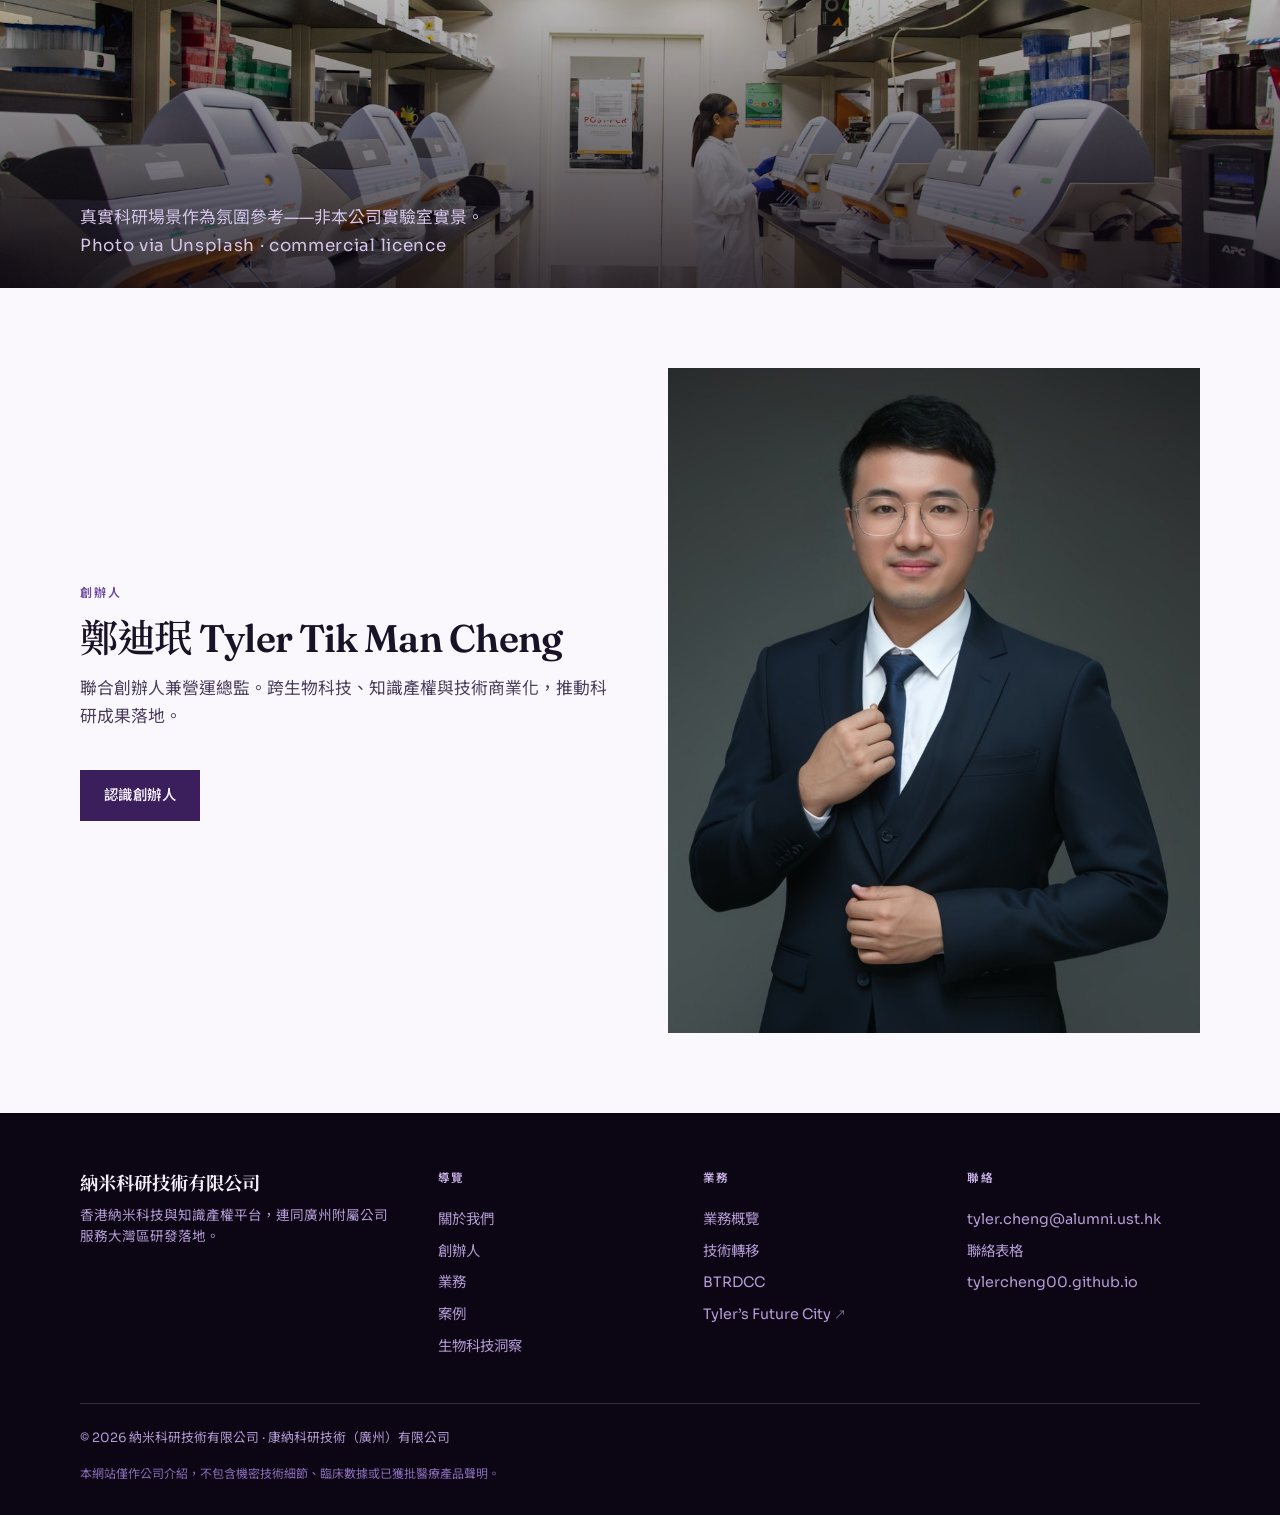
==== commit 1b805c69: "Add Biotech Insights page with curated industry reading New top-level nav item (洞察 / Insights) and i" ====
--- a/nanotech/index.html
+++ b/nanotech/index.html
@@ -57,6 +57,7 @@
         <a href="founder.html"><span class="zh-hant">創辦人</span><span class="zh-hans">创办人</span><span class="en">Founder</span></a>
         <a href="services.html"><span class="zh-hant">業務</span><span class="zh-hans">业务</span><span class="en">Services</span></a>
         <a href="case-study.html"><span class="zh-hant">案例</span><span class="zh-hans">案例</span><span class="en">Case study</span></a>
+        <a href="insights.html"><span class="zh-hant">洞察</span><span class="zh-hans">洞察</span><span class="en">Insights</span></a>
         <a href="patents.html"><span class="zh-hant">知識產權</span><span class="zh-hans">知识产权</span><span class="en">IP</span></a>
         <a class="nav-cta" href="contact.html"><span class="zh-hant">聯絡我們</span><span class="zh-hans">联系我们</span><span class="en">Contact</span></a>
       </nav>
@@ -176,6 +177,7 @@
           <a href="founder.html"><span class="zh-hant">創辦人</span><span class="zh-hans">创办人</span><span class="en">Founder</span></a>
           <a href="services.html"><span class="zh-hant">業務</span><span class="zh-hans">业务</span><span class="en">Services</span></a>
           <a href="case-study.html"><span class="zh-hant">案例</span><span class="zh-hans">案例</span><span class="en">Case study</span></a>
+          <a href="insights.html"><span class="zh-hant">生物科技洞察</span><span class="zh-hans">生物科技洞察</span><span class="en">Biotech Insights</span></a>
         </div>
         <div class="footer-col">
           <h4><span class="zh-hant">業務</span><span class="zh-hans">业务</span><span class="en">Services</span></h4>
--- a/nanotech/css/styles.css
+++ b/nanotech/css/styles.css
@@ -196,12 +196,14 @@
 .nav-links {
   display: flex;
   align-items: center;
-  gap: 0.15rem 1.5rem;
+  gap: 0.15rem 1.15rem;
+  flex-wrap: wrap;
+  justify-content: flex-end;
 }
 
 .nav-links a {
   color: var(--purple-200);
-  font-size: 0.9rem;
+  font-size: 0.86rem;
   font-weight: 500;
   padding: 0.35rem 0;
   position: relative;
@@ -1066,6 +1068,86 @@
 
 .split-visual.has-photo::after {
   display: none;
+}
+
+/* —— Biotech Insights —— */
+.insights-jump {
+  display: flex;
+  flex-wrap: wrap;
+  gap: 0.75rem 1.5rem;
+  padding: 1.25rem 0 0;
+  margin-bottom: -0.5rem;
+}
+
+.insights-jump a {
+  font-size: 0.82rem;
+  font-weight: 600;
+  letter-spacing: 0.06em;
+  text-transform: uppercase;
+  color: var(--purple-600);
+  border-bottom: 1px solid transparent;
+  padding-bottom: 0.15rem;
+}
+
+.insights-jump a:hover {
+  color: var(--purple-800);
+  border-bottom-color: var(--purple-400);
+}
+
+.insight-list {
+  display: grid;
+  gap: 0;
+}
+
+.insight-item {
+  padding: 1.75rem 0;
+  border-top: 1px solid rgba(58, 31, 92, 0.12);
+}
+
+.insight-item:last-child {
+  border-bottom: 1px solid rgba(58, 31, 92, 0.12);
+}
+
+.insight-meta {
+  font-size: 0.72rem;
+  font-weight: 600;
+  letter-spacing: 0.1em;
+  text-transform: uppercase;
+  color: var(--purple-500);
+  margin-bottom: 0.45rem;
+}
+
+.insight-item h3 {
+  font-family: var(--font-display);
+  font-size: 1.25rem;
+  font-weight: 600;
+  line-height: 1.3;
+  margin-bottom: 0.55rem;
+  max-width: 42ch;
+}
+
+.insight-item p {
+  color: var(--ink-soft);
+  font-size: 0.95rem;
+  max-width: 62ch;
+  margin-bottom: 0.75rem;
+}
+
+.insight-item .ext-link,
+.insight-item a.ext-link {
+  font-size: 0.85rem;
+  font-weight: 600;
+  color: var(--purple-700);
+}
+
+.insight-item .ext-link:hover {
+  color: var(--purple-500);
+  text-decoration: underline;
+}
+
+.insight-commentary {
+  border-top: 2px solid var(--purple-700);
+  padding-top: 2rem;
 }
 
 .page-hero h1 {
